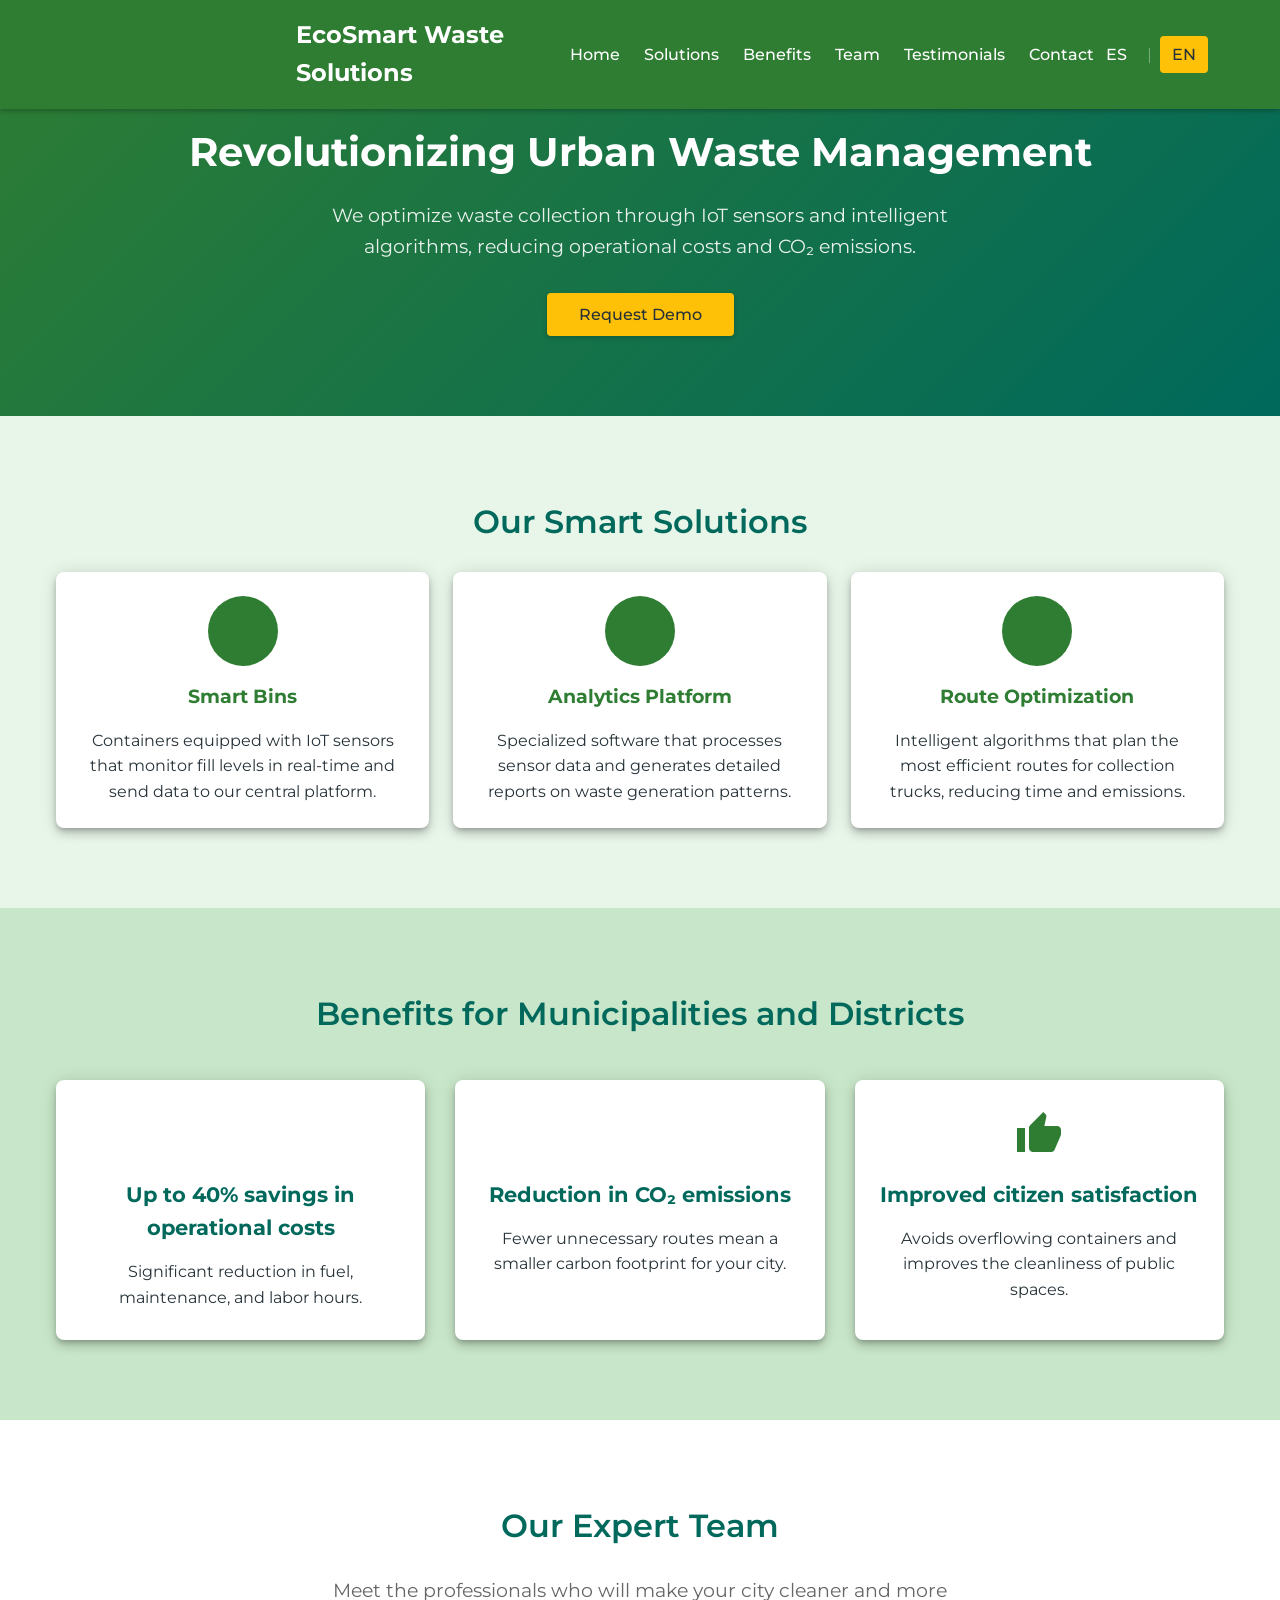
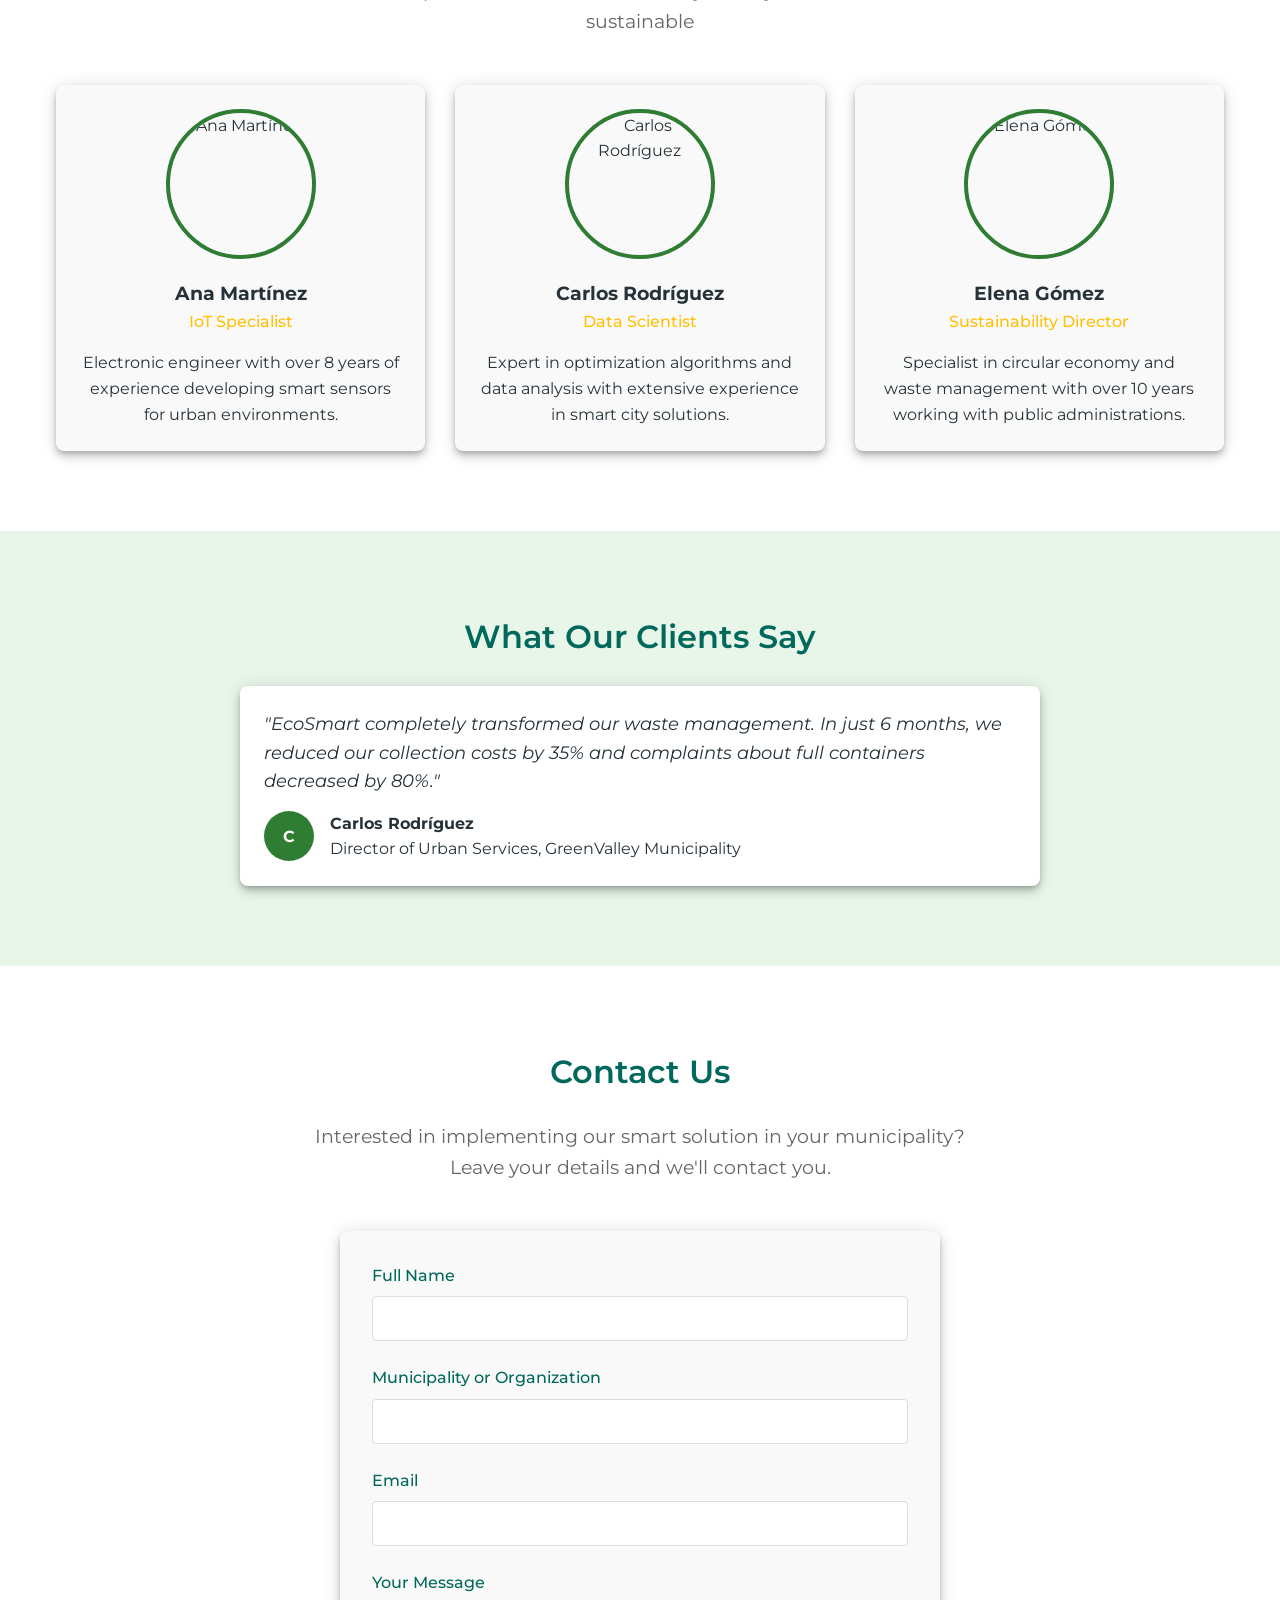
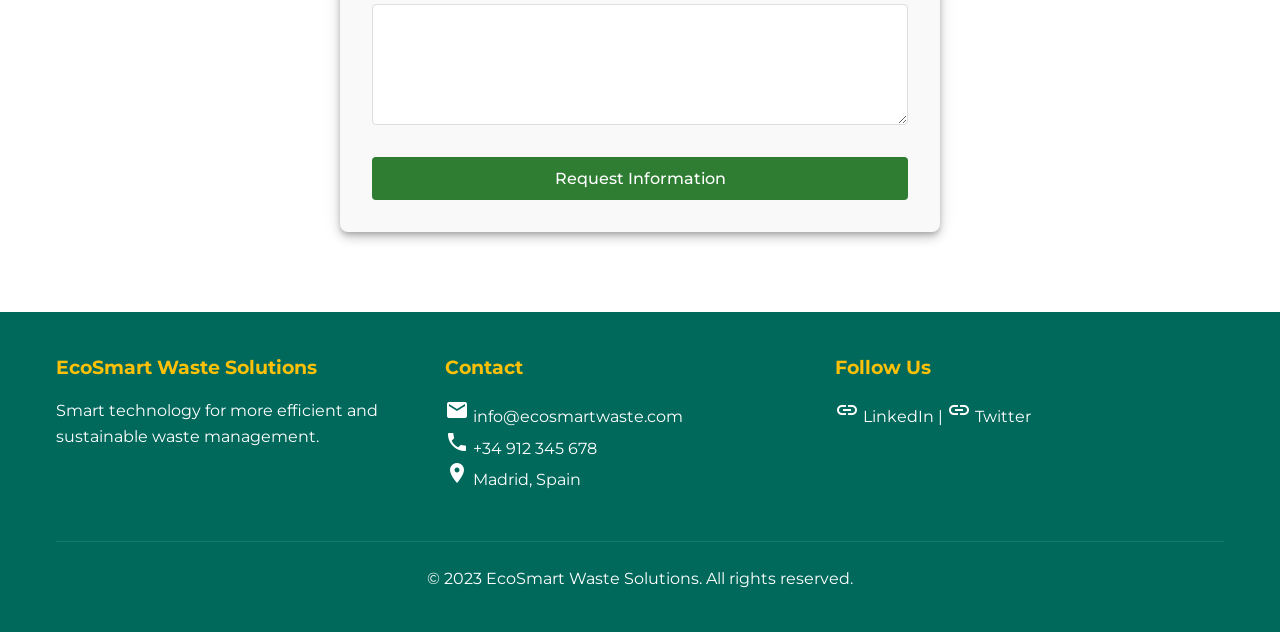
==== index-en.html @ aa2f8353 "Reestructured the landing page for better usability and accessibility." ====
<!DOCTYPE html>
<html lang="en">
<head>
    <meta charset="UTF-8">
    <meta name="viewport" content="width=device-width, initial-scale=1.0">
    <title>EcoSmart Waste Solutions - Smart Waste Management</title>
    
    <!-- Material Icons -->
    <link href="https://fonts.googleapis.com/icon?family=Material+Icons" rel="stylesheet">
    
    <!-- Google Fonts -->
    <link href="https://fonts.googleapis.com/css2?family=Roboto:wght@300;400;500;700&family=Montserrat:wght@400;500;600;700&display=swap" rel="stylesheet">
    
    <!-- Our Custom CSS -->
    <link rel="stylesheet" href="styles.css">
</head>
<body>
    <!-- Header -->
    <header>
        <div class="container">
            <div class="header-content">
                <div class="logo">
                    <i class="material-icons">recycling</i>
                    <span>EcoSmart Waste Solutions</span>
                </div>
                    <nav>
                        <button class="mobile-menu-btn" id="menuBtn" aria-label="Mobile menu">
                            <i class="material-icons">menu</i>
                        </button>
                        <ul id="navMenu">
                            <li><a href="#home">Home</a></li>
                            <li><a href="#solutions">Solutions</a></li>
                            <li><a href="#benefits">Benefits</a></li>
                            <li><a href="#team">Team</a></li>
                            <li><a href="#testimonials">Testimonials</a></li>
                            <li><a href="#contact">Contact</a></li>
                        </ul>
                    </nav>
                    <div class="header-right">
                    <div class="language-switcher">
                        <a href="index.html" class="language-btn">ES</a>
                        <span class="language-divider">|</span>
                        <a href="index-en.html" class="language-btn active">EN</a>
                    </div>
                </div>
            </div>
        </div>
    </header>

    <!-- Hero Section -->
    <section class="hero" id="home">
        <div class="container">
            <h1>Revolutionizing Urban Waste Management</h1>
            <p>We optimize waste collection through IoT sensors and intelligent algorithms, reducing operational costs and CO₂ emissions.</p>
            <button class="cta-button">Request Demo</button>
        </div>
    </section>

    <!-- Features Section -->
    <section class="features" id="solutions">
        <div class="container">
            <h2 class="section-title">Our Smart Solutions</h2>
            <div class="features-grid">
                <div class="feature-card">
                    <div class="feature-icon">
                        <i class="material-icons">sensors</i>
                    </div>
                    <h3>Smart Bins</h3>
                    <p>Containers equipped with IoT sensors that monitor fill levels in real-time and send data to our central platform.</p>
                </div>
                
                <div class="feature-card">
                    <div class="feature-icon">
                        <i class="material-icons">analytics</i>
                    </div>
                    <h3>Analytics Platform</h3>
                    <p>Specialized software that processes sensor data and generates detailed reports on waste generation patterns.</p>
                </div>
                
                <div class="feature-card">
                    <div class="feature-icon">
                        <i class="material-icons">route</i>
                    </div>
                    <h3>Route Optimization</h3>
                    <p>Intelligent algorithms that plan the most efficient routes for collection trucks, reducing time and emissions.</p>
                </div>
            </div>
        </div>
    </section>

    <!-- Benefits Section -->
    <section class="benefits" id="benefits">
        <div class="container">
            <h2 class="section-title">Benefits for Municipalities and Districts</h2>
            <div class="benefits-content">
                <div class="benefit-item">
                    <i class="material-icons">savings</i>
                    <h3>Up to 40% savings in operational costs</h3>
                    <p>Significant reduction in fuel, maintenance, and labor hours.</p>
                </div>
                <div class="benefit-item">
                    <i class="material-icons">eco</i>
                    <h3>Reduction in CO₂ emissions</h3>
                    <p>Fewer unnecessary routes mean a smaller carbon footprint for your city.</p>
                </div>
                <div class="benefit-item">
                    <i class="material-icons">thumb_up</i>
                    <h3>Improved citizen satisfaction</h3>
                    <p>Avoids overflowing containers and improves the cleanliness of public spaces.</p>
                </div>
            </div>
        </div>
    </section>

    <!-- Team Section -->
    <section class="team-section" id="team">
        <div class="container">
            <h2 class="section-title">Our Expert Team</h2>
            <p class="section-subtitle">Meet the professionals who will make your city cleaner and more sustainable</p>
            
            <div class="team-grid">
                <div class="team-card">
                    <div class="team-image">
                        <img src="https://images.unsplash.com/photo-1573496359142-b8d87734a5a2?ixlib=rb-4.0.3&ixid=M3wxMjA3fDB8MHxwaG90by1wYWdlfHx8fGVufDB8fHx8fA%3D%3D&auto=format&fit=crop&w=400&q=80" alt="Ana Martínez">
                    </div>
                    <div class="team-content">
                        <h3>Ana Martínez</h3>
                        <p class="team-role">IoT Specialist</p>
                        <p>Electronic engineer with over 8 years of experience developing smart sensors for urban environments.</p>
                    </div>
                </div>
                
                <div class="team-card">
                    <div class="team-image">
                        <img src="https://images.unsplash.com/photo-1560250097-0b93528c311a?ixlib=rb-4.0.3&ixid=M3wxMjA3fDB8MHxwaG90by1wYWdlfHx8fGVufDB8fHx8fA%3D%3D&auto=format&fit=crop&w=400&q=80" alt="Carlos Rodríguez">
                    </div>
                    <div class="team-content">
                        <h3>Carlos Rodríguez</h3>
                        <p class="team-role">Data Scientist</p>
                        <p>Expert in optimization algorithms and data analysis with extensive experience in smart city solutions.</p>
                    </div>
                </div>
                
                <div class="team-card">
                    <div class="team-image">
                        <img src="https://images.unsplash.com/photo-1580489944761-15a19d654956?ixlib=rb-4.0.3&ixid=M3wxMjA3fDB8MHxwaG90by1wYWdlfHx8fGVufDB8fHx8fA%3D%3D&auto=format&fit=crop&w=400&q=80" alt="Elena Gómez">
                    </div>
                    <div class="team-content">
                        <h3>Elena Gómez</h3>
                        <p class="team-role">Sustainability Director</p>
                        <p>Specialist in circular economy and waste management with over 10 years working with public administrations.</p>
                    </div>
                </div>
            </div>
        </div>
    </section>

    <!-- Testimonials Section -->
    <section class="testimonials" id="testimonials">
        <div class="container">
            <h2 class="section-title">What Our Clients Say</h2>
            <div class="testimonial-card">
                <p class="testimonial-content">"EcoSmart completely transformed our waste management. In just 6 months, we reduced our collection costs by 35% and complaints about full containers decreased by 80%."</p>
                <div class="testimonial-author">
                    <div class="author-avatar">C</div>
                    <div>
                        <strong>Carlos Rodríguez</strong>
                        <p>Director of Urban Services, GreenValley Municipality</p>
                    </div>
                </div>
            </div>
        </div>
    </section>

    <!-- Contact Section -->
    <section class="contact" id="contact">
        <div class="container">
            <h2 class="section-title">Contact Us</h2>
            <p class="section-subtitle">Interested in implementing our smart solution in your municipality? Leave your details and we'll contact you.</p>
            <div class="contact-form">
                <form id="contactForm">
                    <div class="form-group">
                        <label for="name">Full Name</label>
                        <input type="text" id="name" name="name" required>
                    </div>

                    <div class="form-group">
                        <label for="organization">Municipality or Organization</label>
                        <input type="text" id="organization" name="organization" required>
                    </div>

                    <div class="form-group">
                        <label for="email">Email</label>
                        <input type="email" id="email" name="email" required>
                    </div>

                    <div class="form-group">
                        <label for="message">Your Message</label>
                        <textarea id="message" name="message" rows="5" required></textarea>
                    </div>

                    <button type="submit" class="submit-button">Request Information</button>
                </form>
            </div>
        </div>
    </section>

    <!-- Footer -->
    <footer>
        <div class="container">
            <div class="footer-content">
                <div class="footer-section">
                    <h3>EcoSmart Waste Solutions</h3>
                    <p>Smart technology for more efficient and sustainable waste management.</p>
                </div>
                <div class="footer-section">
                    <h3>Contact</h3>
                    <p><i class="material-icons">email</i> info@ecosmartwaste.com</p>
                    <p><i class="material-icons">phone</i> +34 912 345 678</p>
                    <p><i class="material-icons">location_on</i> Madrid, Spain</p>
                </div>
                <div class="footer-section">
                    <h3>Follow Us</h3>
                    <p>
                        <a href="#"><i class="material-icons">link</i> LinkedIn</a> | 
                        <a href="#"><i class="material-icons">link</i> Twitter</a>
                    </p>
                </div>
            </div>
            <div class="footer-bottom">
                <p>&copy; 2023 EcoSmart Waste Solutions. All rights reserved.</p>
            </div>
        </div>
    </footer>
</body>
</html>
---- styles.css ----
:root {
    --primary-color: #2E7D32; /* Verde principal */
    --accent-color: #FFC107; /* Amarillo/accento */
    --secondary-color: #00695C; /* Verde oscuro */
    --light-text: #ffffff;
    --dark-text: #263238;
    --light-bg: #E8F5E9; /* Verde muy claro */
    --medium-bg: #C8E6C9; /* Verde claro */
    --card-shadow: 0 3px 5px -1px rgba(0,0,0,.2), 0 6px 10px 0 rgba(0,0,0,.14), 0 1px 18px 0 rgba(0,0,0,.12);
}

* {
    margin: 0;
    padding: 0;
    box-sizing: border-box;
    font-family: 'Montserrat', 'Roboto', sans-serif;
}

body {
    background-color: var(--light-bg);
    color: var(--dark-text);
    line-height: 1.6;
}

.container {
    width: 100%;
    max-width: 1200px;
    margin: 0 auto;
    padding: 0 16px;
}

/* Header Styles */
header {
    background-color: var(--primary-color);
    color: var(--light-text);
    position: fixed;
    width: 100%;
    z-index: 1000;
    box-shadow: 0 2px 5px rgba(0,0,0,0.26);
}

.header-content {
    display: flex;
    justify-content: space-between;
    align-items: center;
    padding: 16px;
}

.header-right {
    display: flex;
    align-items: center;
    gap: 30px;
}

.logo {
    font-size: 24px;
    font-weight: 700;
    display: flex;
    align-items: center;
}

.logo i {
    margin-right: 8px;
    color: var(--accent-color);
}

nav {
    display: flex;
    align-items: center;
}

.language-switcher {
    display: flex;
    align-items: center;
    gap: 8px;
    margin-left: auto;
}

.language-btn {
    padding: 6px 12px;
    color: var(--light-text);
    text-decoration: none;
    font-weight: 500;
    background-color: transparent;
    transition: all 0.3s;
    border-radius: 4px;
}

.language-btn.active {
    background-color: var(--accent-color);
    color: var(--dark-text);
}

.language-btn:hover:not(.active) {
    background-color: rgba(255, 255, 255, 0.1);
}

.language-divider {
    color: rgba(255, 255, 255, 0.5);
    font-weight: 300;
}

nav ul {
    display: flex;
    list-style: none;
}

nav ul li {
    margin-left: 24px;
}

nav ul li a {
    color: var(--light-text);
    text-decoration: none;
    font-weight: 500;
    transition: color 0.3s;
}

nav ul li a:hover {
    color: var(--accent-color);
}

.mobile-menu-btn {
    display: none;
    background: none;
    border: none;
    color: var(--light-text);
    font-size: 24px;
    cursor: pointer;
    margin-left: 15px;
}

/* Hero Section */
.hero {
    padding-top: 120px;
    padding-bottom: 80px;
    background: linear-gradient(135deg, var(--primary-color), var(--secondary-color));
    color: var(--light-text);
    text-align: center;
}

.hero h1 {
    font-size: 2.5rem;
    margin-bottom: 16px;
    font-weight: 700;
}

.hero p {
    font-size: 1.2rem;
    max-width: 700px;
    margin: 0 auto 32px;
    opacity: 0.9;
}

.cta-button {
    background-color: var(--accent-color);
    color: var(--dark-text);
    border: none;
    padding: 12px 32px;
    font-size: 1rem;
    border-radius: 4px;
    cursor: pointer;
    font-weight: 500;
    transition: all 0.3s;
    box-shadow: 0 2px 5px rgba(0,0,0,0.2);
}

.cta-button:hover {
    background-color: #ffb300;
    transform: translateY(-2px);
    box-shadow: 0 4px 8px rgba(0,0,0,0.3);
}

/* Features Section */
.features {
    padding: 80px 0;
}

.section-title {
    text-align: center;
    margin-bottom: 24px;
    color: var(--secondary-color);
    font-size: 2rem;
    font-weight: 600;
}

.section-subtitle {
    text-align: center;
    margin-bottom: 48px;
    font-size: 1.2rem;
    max-width: 700px;
    margin-left: auto;
    margin-right: auto;
    color: #666;
}

.features-grid {
    display: grid;
    grid-template-columns: repeat(auto-fit, minmax(300px, 1fr));
    gap: 24px;
}

.feature-card {
    text-align: center;
    transition: transform 0.3s;
    padding: 24px;
    background-color: white;
    border-radius: 8px;
    box-shadow: var(--card-shadow);
}

.feature-card:hover {
    transform: translateY(-5px);
}

.feature-icon {
    background-color: var(--primary-color);
    color: white;
    width: 70px;
    height: 70px;
    border-radius: 50%;
    display: flex;
    align-items: center;
    justify-content: center;
    margin: 0 auto 16px;
    font-size: 32px;
}

.feature-card h3 {
    margin-bottom: 16px;
    color: var(--primary-color);
}

/* Benefits Section */
.benefits {
    padding: 80px 0;
    background-color: var(--medium-bg);
}

.benefits-content {
    display: grid;
    grid-template-columns: repeat(auto-fit, minmax(300px, 1fr));
    gap: 30px;
    margin-top: 40px;
}

.benefit-item {
    text-align: center;
    padding: 30px 20px;
    background-color: white;
    border-radius: 8px;
    box-shadow: var(--card-shadow);
}

.benefit-item i {
    font-size: 48px;
    color: var(--primary-color);
    margin-bottom: 20px;
}

.benefit-item h3 {
    color: var(--secondary-color);
    margin-bottom: 15px;
    font-size: 1.3rem;
}

/* Team Section */
.team-section {
    padding: 80px 0;
    background-color: white;
}

.team-grid {
    display: grid;
    grid-template-columns: repeat(auto-fit, minmax(300px, 1fr));
    gap: 30px;
    margin-top: 40px;
}

.team-card {
    text-align: center;
    padding: 24px;
    background-color: #f9f9f9;
    border-radius: 8px;
    box-shadow: var(--card-shadow);
    transition: transform 0.3s;
}

.team-card:hover {
    transform: translateY(-5px);
}

.team-image {
    width: 150px;
    height: 150px;
    margin: 0 auto 20px;
    border-radius: 50%;
    overflow: hidden;
    border: 4px solid var(--primary-color);
}

.team-image img {
    width: 100%;
    height: 100%;
    object-fit: cover;
}

.team-role {
    color: var(--accent-color);
    font-weight: 500;
    margin-bottom: 16px;
}

/* Testimonials Section */
.testimonials {
    background-color: var(--light-bg);
    padding: 80px 0;
}

.testimonial-card {
    margin: 16px;
    padding: 24px;
    background-color: white;
    border-radius: 8px;
    box-shadow: var(--card-shadow);
    max-width: 800px;
    margin: 0 auto;
}

.testimonial-content {
    font-style: italic;
    margin-bottom: 16px;
    font-size: 1.1rem;
    line-height: 1.6;
}

.testimonial-author {
    display: flex;
    align-items: center;
}

.author-avatar {
    width: 50px;
    height: 50px;
    border-radius: 50%;
    background-color: var(--primary-color);
    color: white;
    display: flex;
    align-items: center;
    justify-content: center;
    margin-right: 16px;
    font-weight: bold;
}

/* Contact Section */
.contact {
    padding: 80px 0;
    background-color: white;
}

.contact-form {
    max-width: 600px;
    margin: 0 auto;
    padding: 32px;
    background-color: #f9f9f9;
    border-radius: 8px;
    box-shadow: var(--card-shadow);
}

.form-group {
    margin-bottom: 24px;
}

.form-group label {
    display: block;
    margin-bottom: 8px;
    font-weight: 500;
    color: var(--secondary-color);
}

.form-group input,
.form-group textarea {
    width: 100%;
    padding: 12px;
    border: 1px solid #ddd;
    border-radius: 4px;
    font-size: 1rem;
    transition: border-color 0.3s;
}

.form-group input:focus,
.form-group textarea:focus {
    outline: none;
    border-color: var(--primary-color);
    box-shadow: 0 0 0 2px rgba(46, 125, 50, 0.2);
}

.submit-button {
    width: 100%;
    padding: 12px;
    font-size: 1rem;
    font-weight: 500;
    background-color: var(--primary-color);
    color: white;
    border: none;
    border-radius: 4px;
    cursor: pointer;
    transition: background-color 0.3s;
}

.submit-button:hover {
    background-color: var(--secondary-color);
}

/* Footer */
footer {
    background-color: var(--secondary-color);
    color: var(--light-text);
    padding: 40px 0;
}

.footer-content {
    display: flex;
    flex-wrap: wrap;
    justify-content: space-between;
}

.footer-section {
    flex: 1;
    min-width: 250px;
    margin-bottom: 24px;
}

.footer-section h3 {
    margin-bottom: 16px;
    font-size: 1.2rem;
    color: var(--accent-color);
}

.footer-section a {
    color: var(--light-text);
    text-decoration: none;
}

.footer-section a:hover {
    text-decoration: underline;
}

.footer-bottom {
    text-align: center;
    padding-top: 24px;
    border-top: 1px solid rgba(255,255,255,0.1);
    margin-top: 24px;
}

/* Responsive Design */
@media (max-width: 768px) {
    .header-content {
        flex-direction: column;
        gap: 15px;
    }
    
    .header-right {
        width: 100%;
        justify-content: space-between;
    }
    
    nav ul {
        display: none;
        position: absolute;
        top: 120px;
        left: 0;
        width: 100%;
        background-color: var(--primary-color);
        flex-direction: column;
        padding: 16px 0;
        box-shadow: 0 5px 5px rgba(0,0,0,0.2);
        z-index: 1000;
    }
    
    nav ul.show {
        display: flex;
    }
    
    nav ul li {
        margin: 0;
        text-align: center;
        padding: 12px 0;
    }
    
    .mobile-menu-btn {
        display: block;
    }
    
    .hero h1 {
        font-size: 2rem;
    }
    
    .hero p {
        font-size: 1rem;
    }
    
    .benefits-content,
    .features-grid,
    .team-grid {
        grid-template-columns: 1fr;
    }
    
    .footer-content {
        flex-direction: column;
    }
    
    .language-switcher {
        margin-right: 0;
    }
}
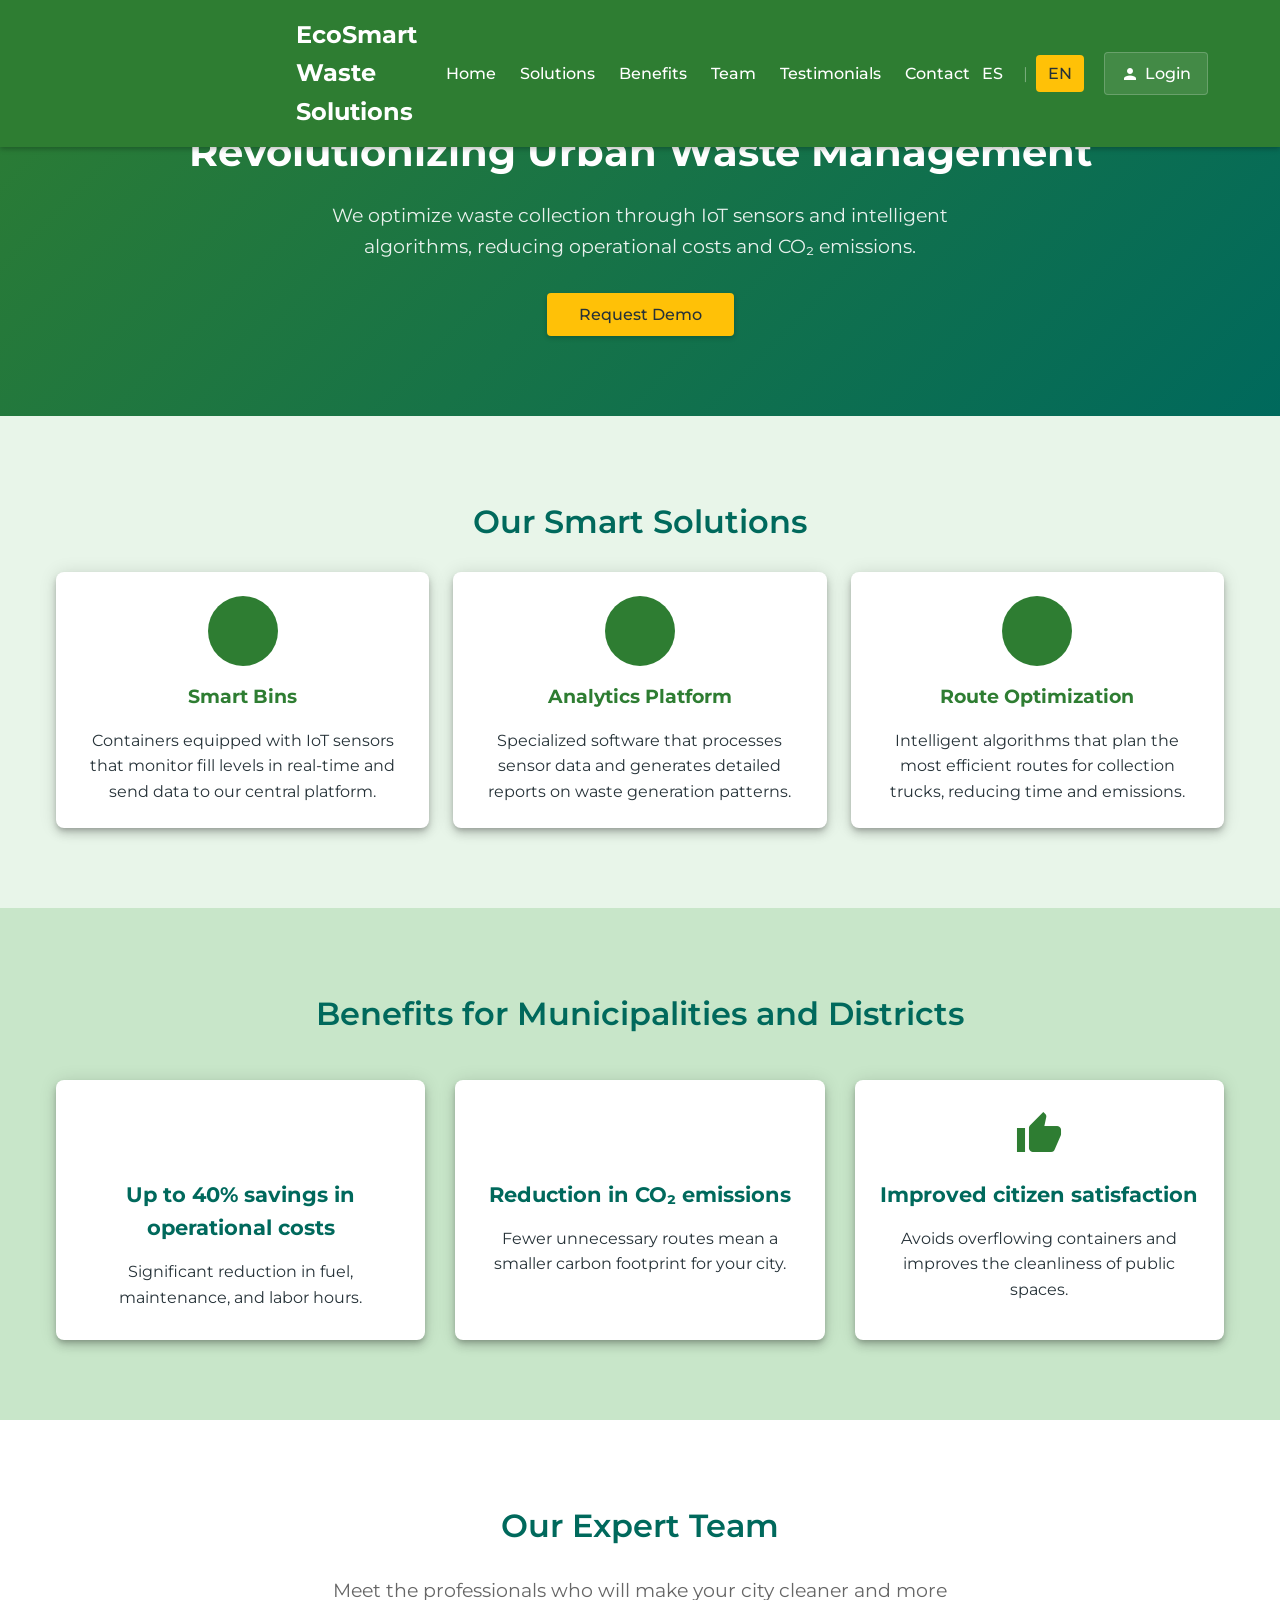
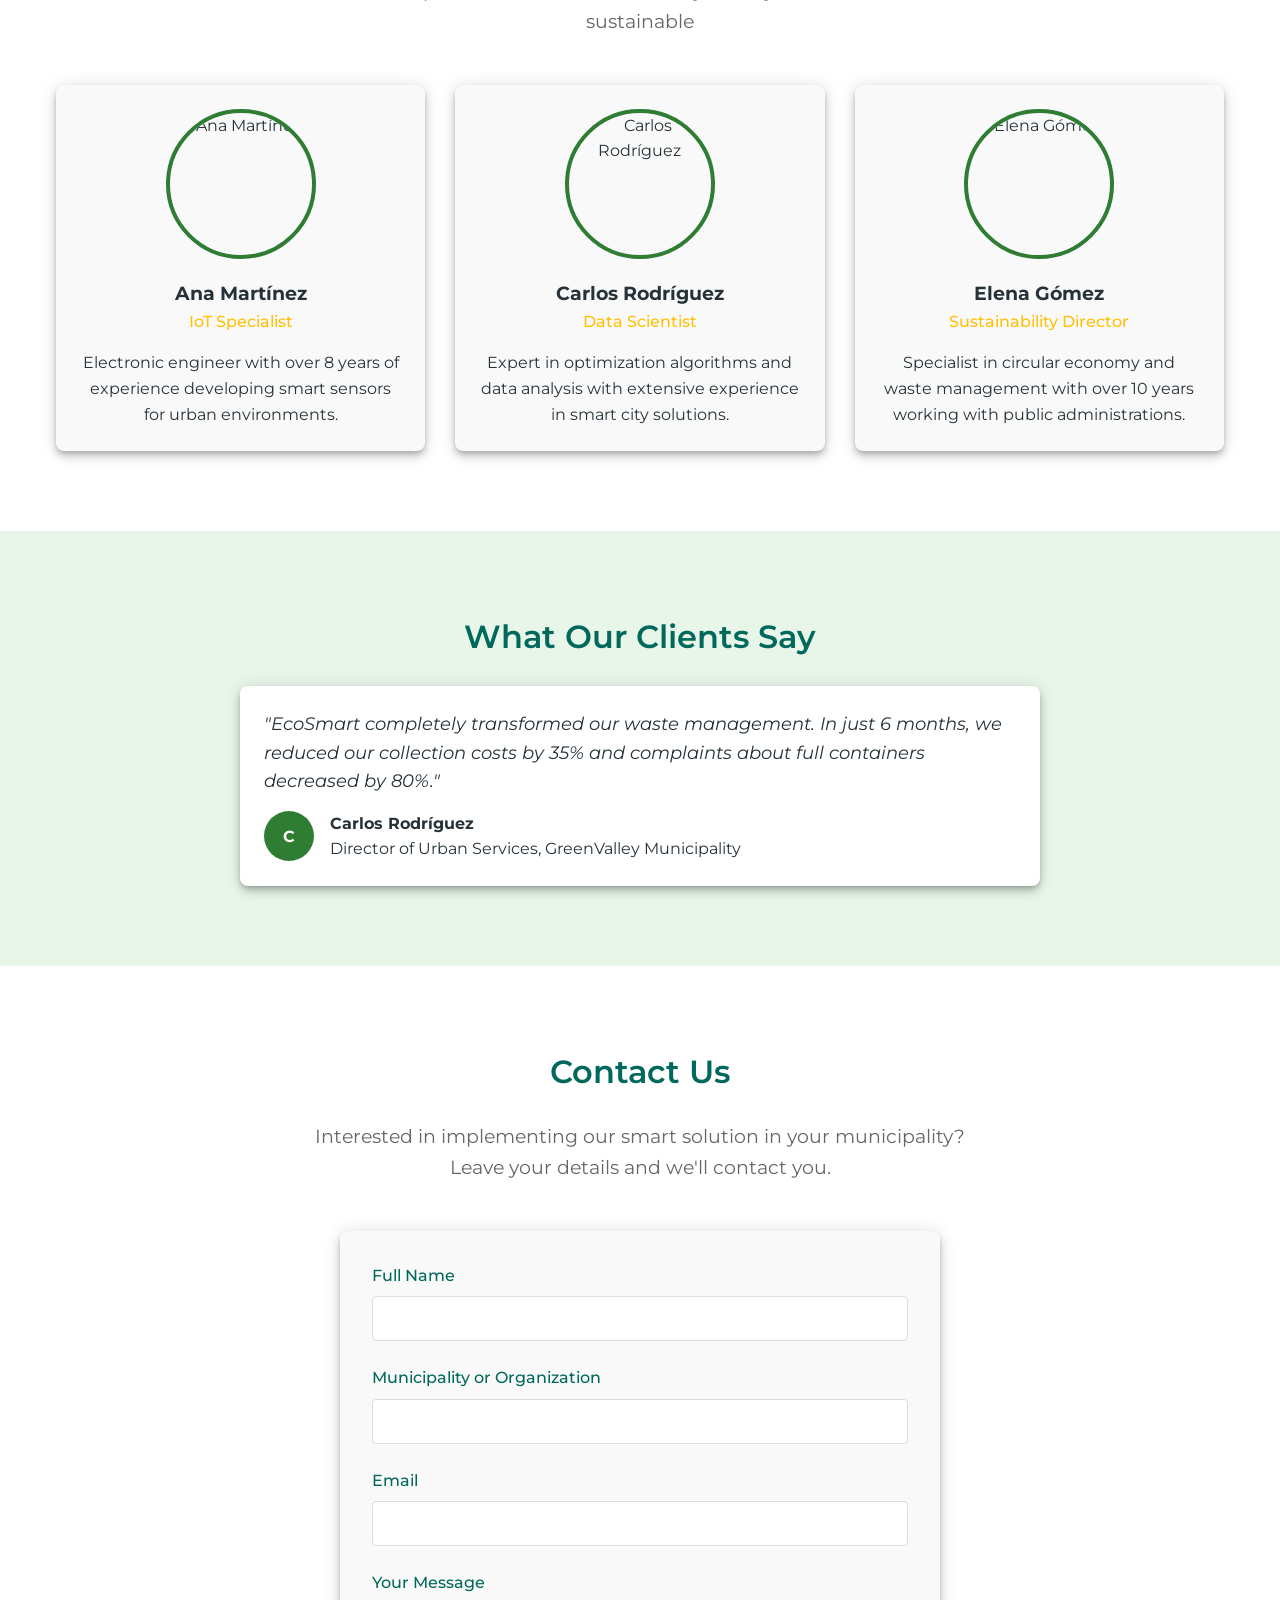
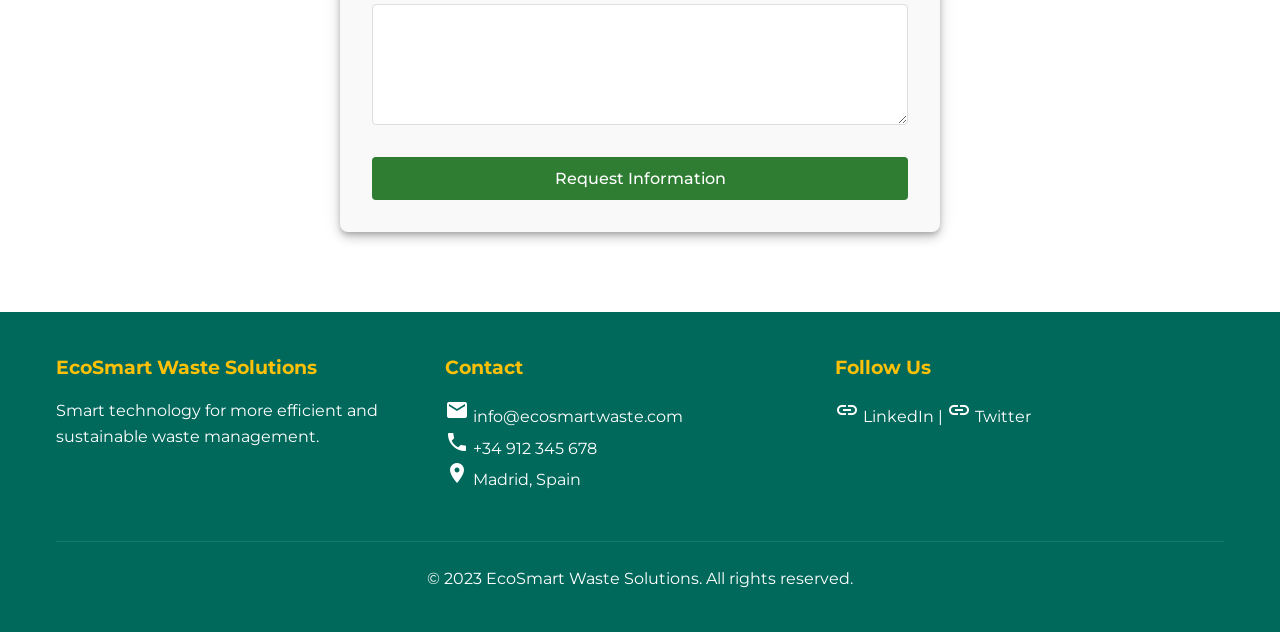
==== commit 5d777194: "Add login button and restructure header actions for improved navigation" ====
--- a/index-en.html
+++ b/index-en.html
@@ -37,10 +37,16 @@
                         </ul>
                     </nav>
                     <div class="header-right">
-                    <div class="language-switcher">
-                        <a href="index.html" class="language-btn">ES</a>
-                        <span class="language-divider">|</span>
-                        <a href="index-en.html" class="language-btn active">EN</a>
+                    <div class="header-actions">
+                        <div class="language-switcher">
+                            <a href="index.html" class="language-btn">ES</a>
+                            <span class="language-divider">|</span>
+                            <a href="index-en.html" class="language-btn active">EN</a>
+                        </div>
+                        <a href="http://eco-clean-web-frontend.vercel.app" class="login-btn">
+                            <i class="material-icons">person</i>
+                            Login
+                        </a>
                     </div>
                 </div>
             </div>
--- a/styles.css
+++ b/styles.css
@@ -52,6 +52,12 @@
     gap: 30px;
 }
 
+.header-actions {
+    display: flex;
+    align-items: center;
+    gap: 20px;
+}
+
 .logo {
     font-size: 24px;
     font-weight: 700;
@@ -73,7 +79,6 @@
     display: flex;
     align-items: center;
     gap: 8px;
-    margin-left: auto;
 }
 
 .language-btn {
@@ -98,6 +103,29 @@
 .language-divider {
     color: rgba(255, 255, 255, 0.5);
     font-weight: 300;
+}
+
+.login-btn {
+    display: flex;
+    align-items: center;
+    gap: 6px;
+    padding: 8px 16px;
+    background-color: rgba(255, 255, 255, 0.1);
+    color: var(--light-text);
+    text-decoration: none;
+    border-radius: 4px;
+    font-weight: 500;
+    transition: all 0.3s;
+    border: 1px solid rgba(255, 255, 255, 0.2);
+}
+
+.login-btn:hover {
+    background-color: rgba(255, 255, 255, 0.2);
+    transform: translateY(-1px);
+}
+
+.login-btn i {
+    font-size: 18px;
 }
 
 nav ul {
@@ -463,6 +491,18 @@
     .header-right {
         width: 100%;
         justify-content: space-between;
+    }
+    
+    .header-actions {
+        gap: 10px;
+    }
+    
+    .login-btn span {
+        display: none;
+    }
+    
+    .login-btn {
+        padding: 8px;
     }
     
     nav ul {
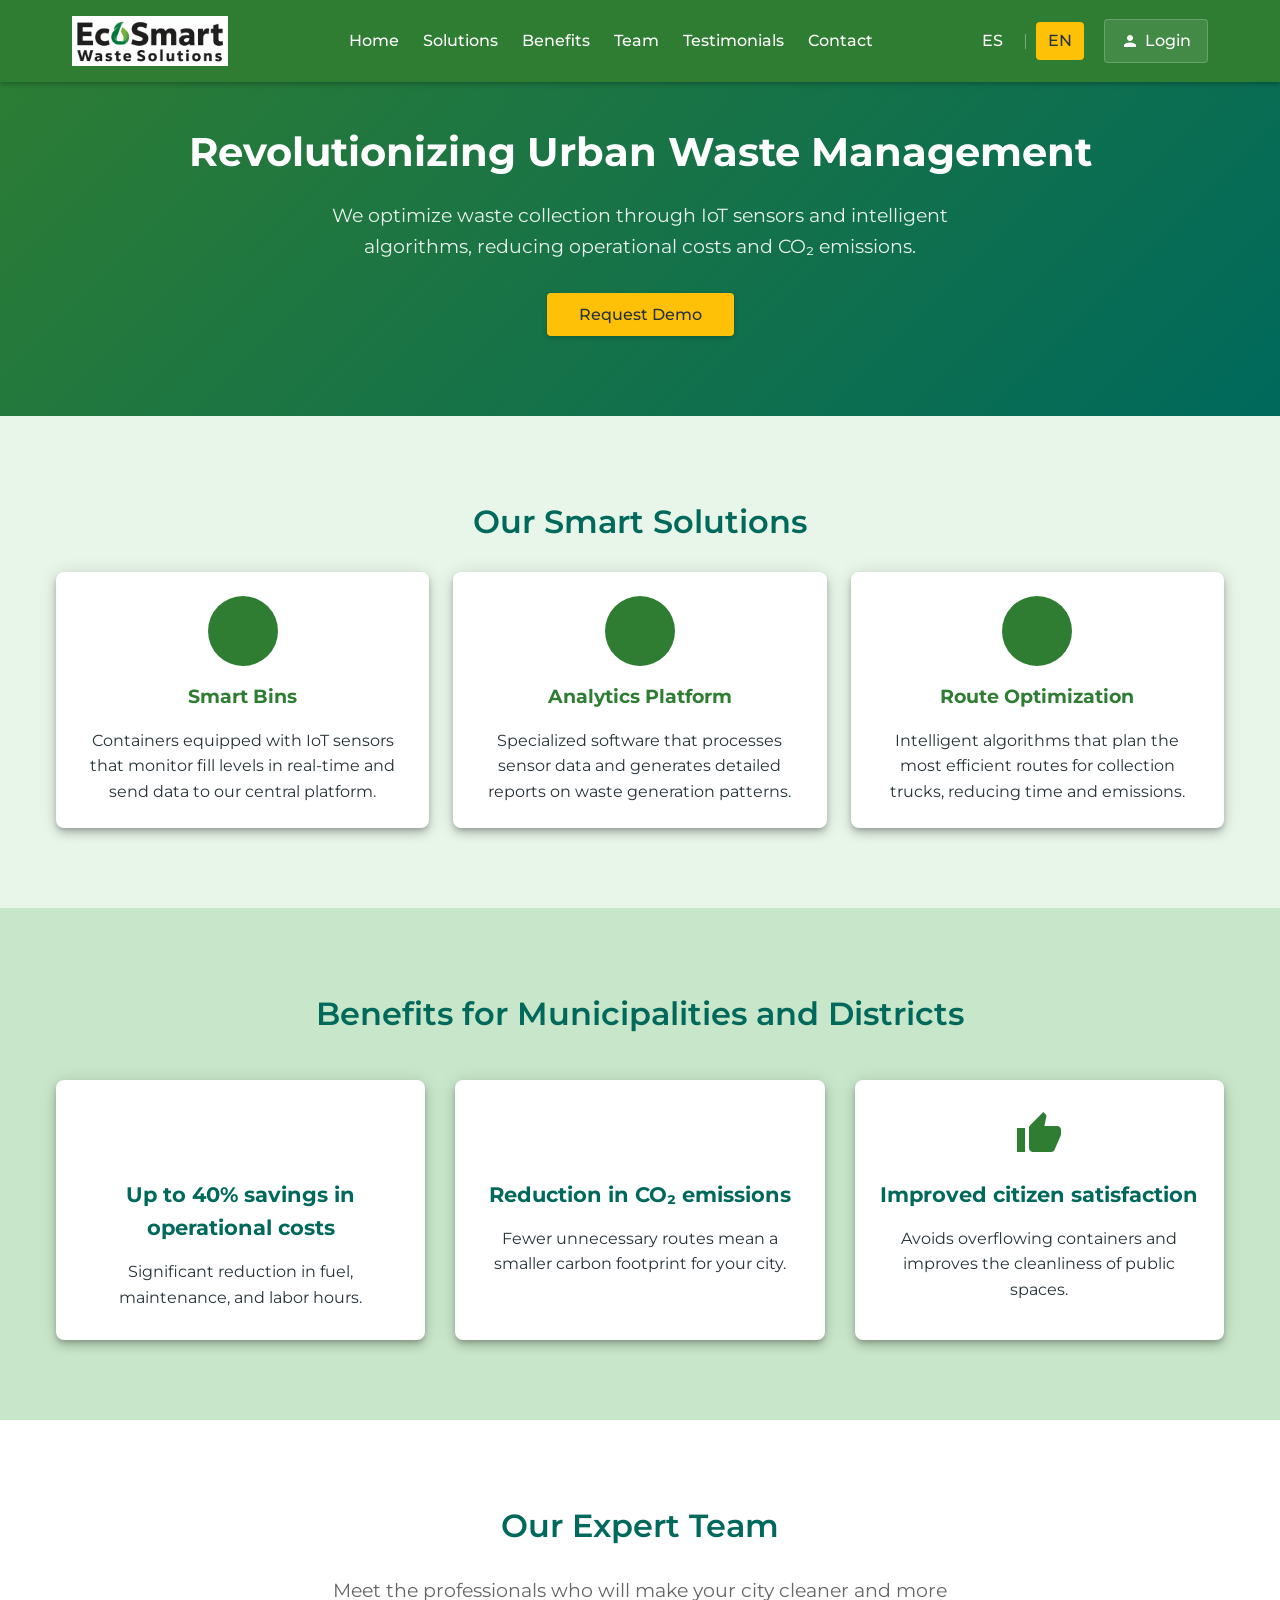
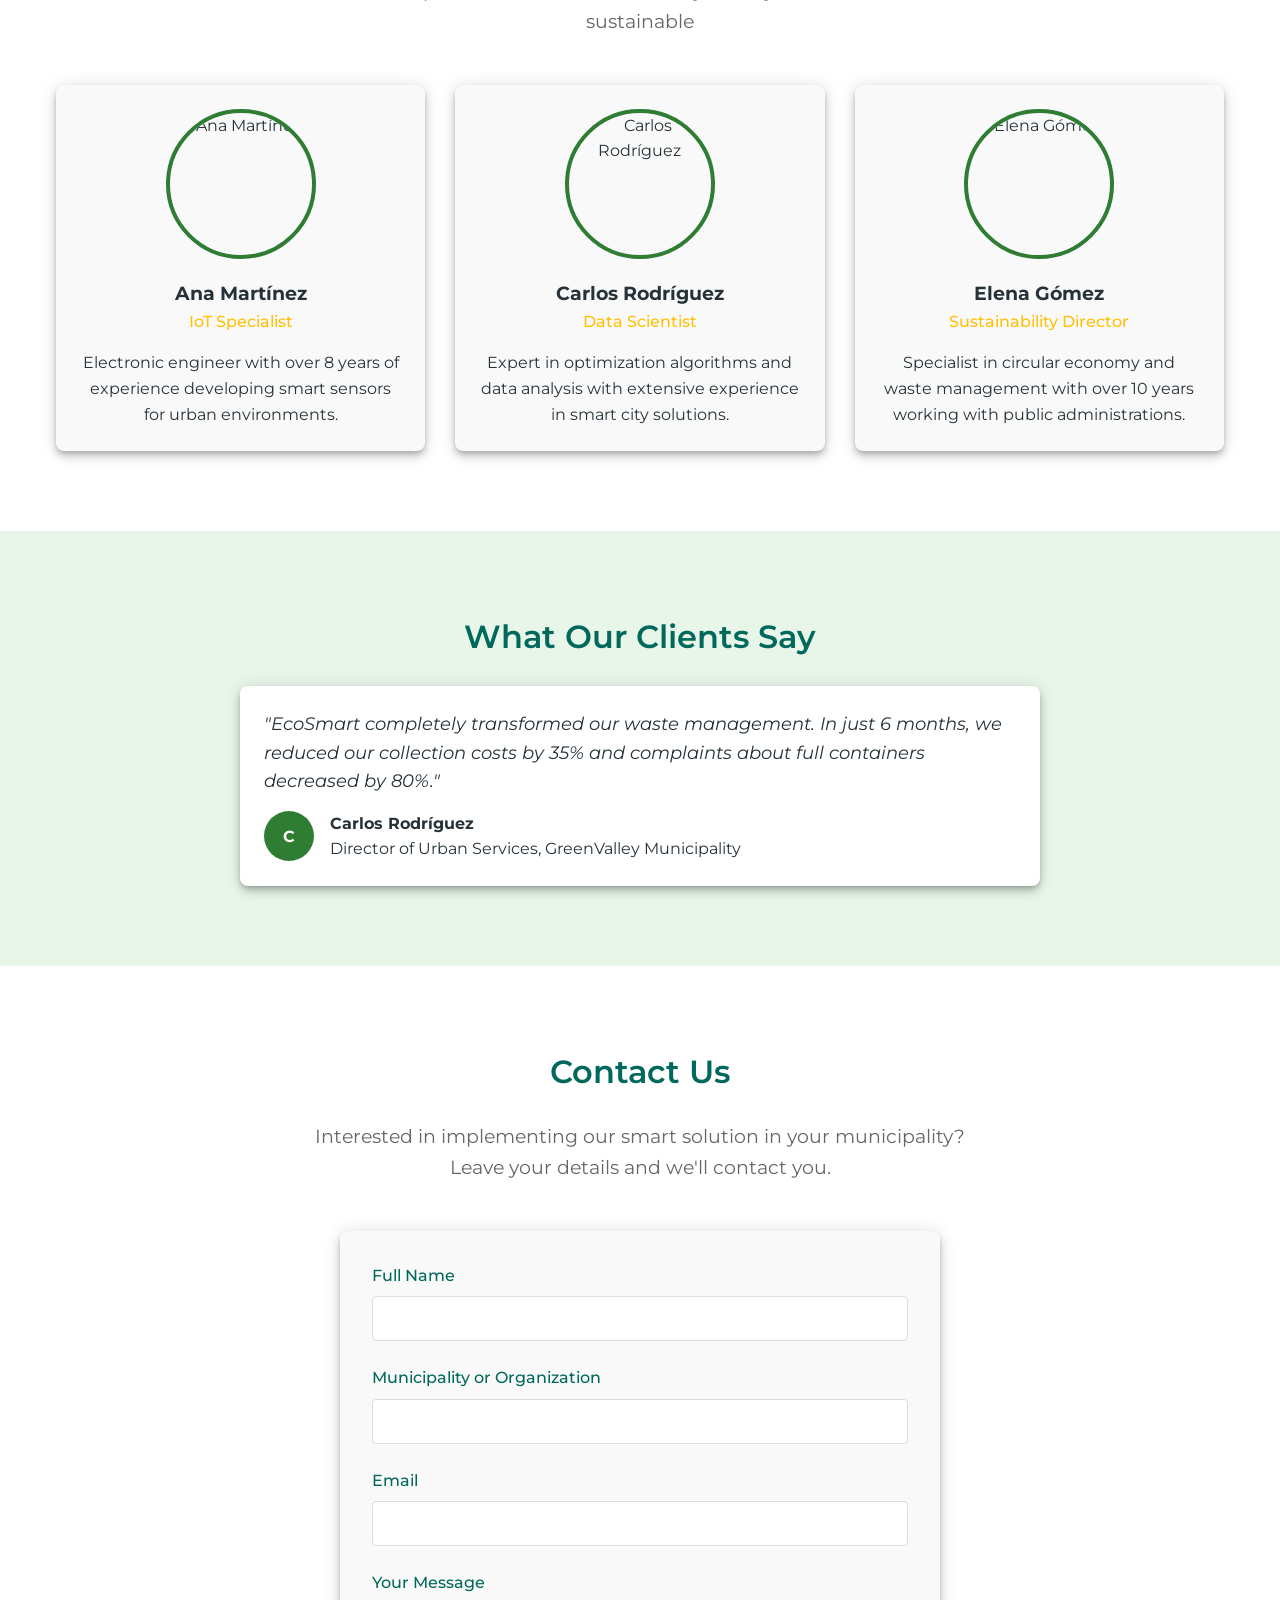
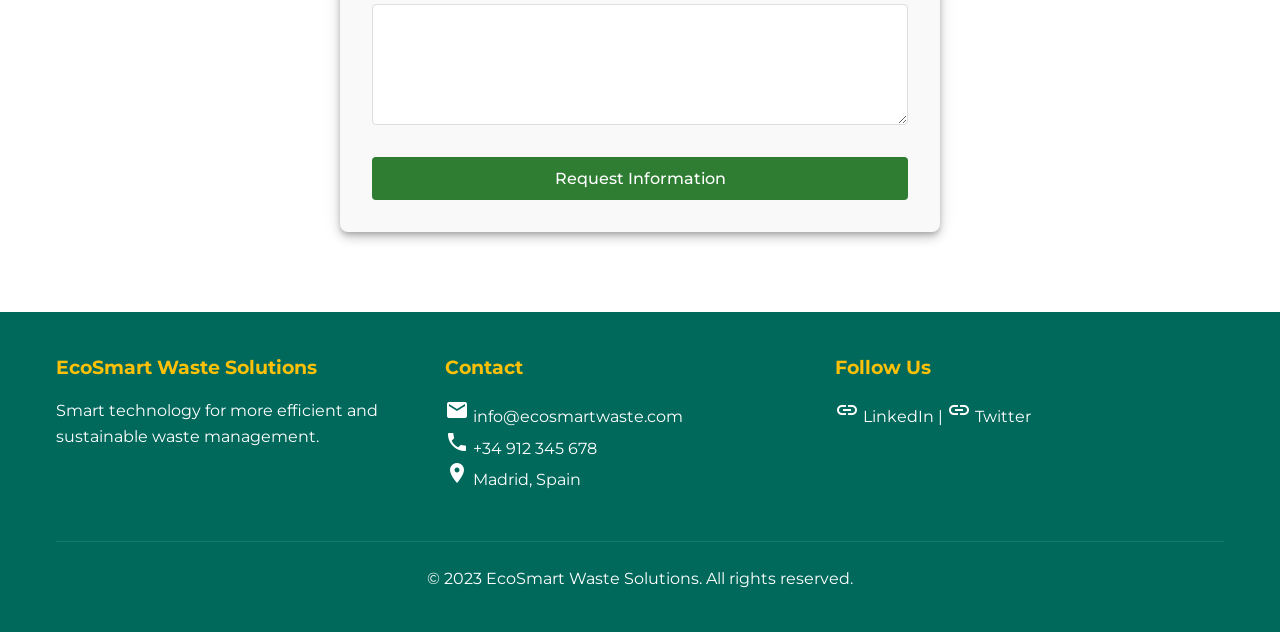
==== commit a48f5ac1: "Refactor code structure for improved readability and maintainability" ====
--- a/index-en.html
+++ b/index-en.html
@@ -20,8 +20,10 @@
         <div class="container">
             <div class="header-content">
                 <div class="logo">
-                    <i class="material-icons">recycling</i>
-                    <span>EcoSmart Waste Solutions</span>
+                    <a href="#home" class="logo-link">
+                    <!-- Add your logo in the images folder and update this path -->
+                    <img src="images/logo.png" alt="EcoSmart Waste Solutions" class="logo-image">
+                    </a>
                 </div>
                     <nav>
                         <button class="mobile-menu-btn" id="menuBtn" aria-label="Mobile menu">
@@ -53,6 +55,7 @@
         </div>
     </header>
 
+    <!-- El resto del contenido en inglés se mantiene igual -->
     <!-- Hero Section -->
     <section class="hero" id="home">
         <div class="container">
--- a/styles.css
+++ b/styles.css
@@ -59,15 +59,25 @@
 }
 
 .logo {
-    font-size: 24px;
-    font-weight: 700;
-    display: flex;
-    align-items: center;
-}
-
-.logo i {
-    margin-right: 8px;
-    color: var(--accent-color);
+    display: flex;
+    align-items: center;
+}
+
+.logo-link {
+    display: flex;
+    align-items: center;
+    text-decoration: none;
+}
+
+.logo-image {
+    height: 50px;
+    width: auto;
+    display: block;
+    transition: transform 0.3s ease;
+}
+
+.logo-image:hover {
+    transform: scale(1.05);
 }
 
 nav {
@@ -495,6 +505,10 @@
     
     .header-actions {
         gap: 10px;
+    }
+    
+    .logo-image {
+        height: 40px;
     }
     
     .login-btn span {
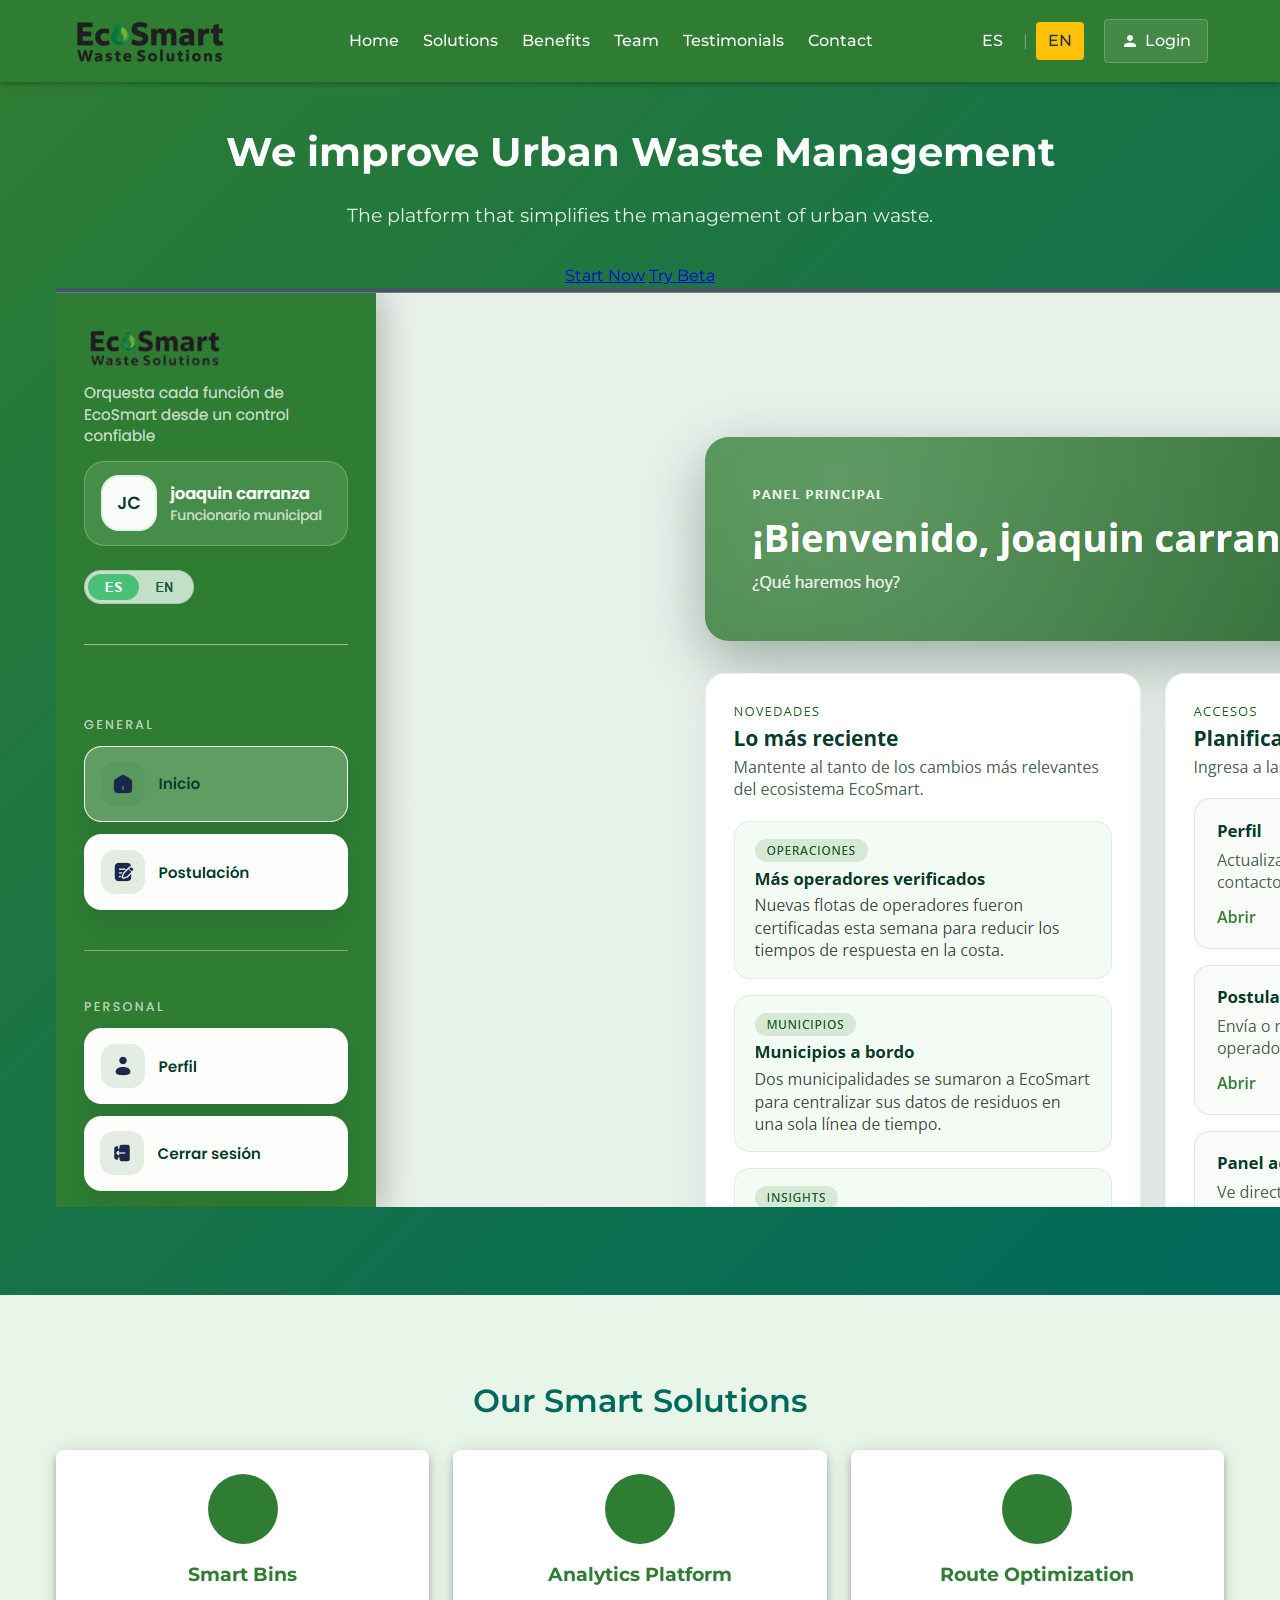
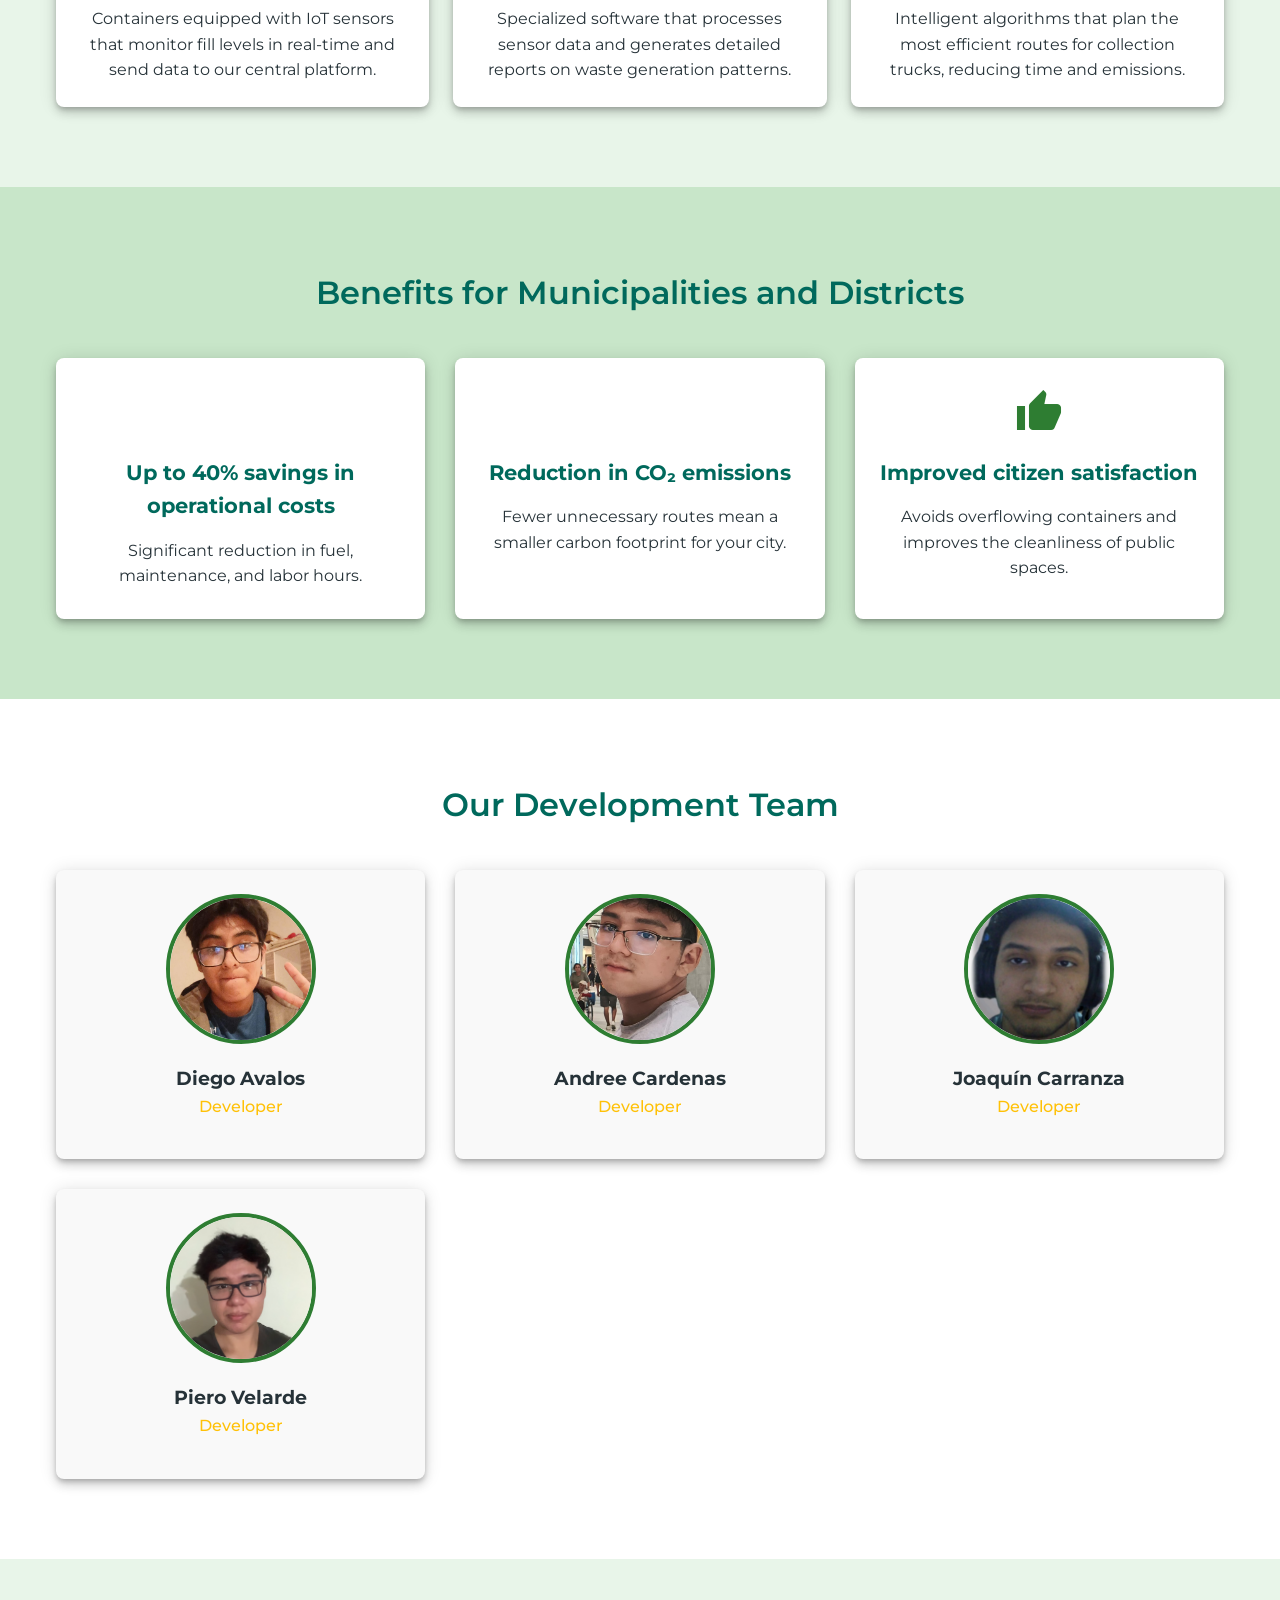
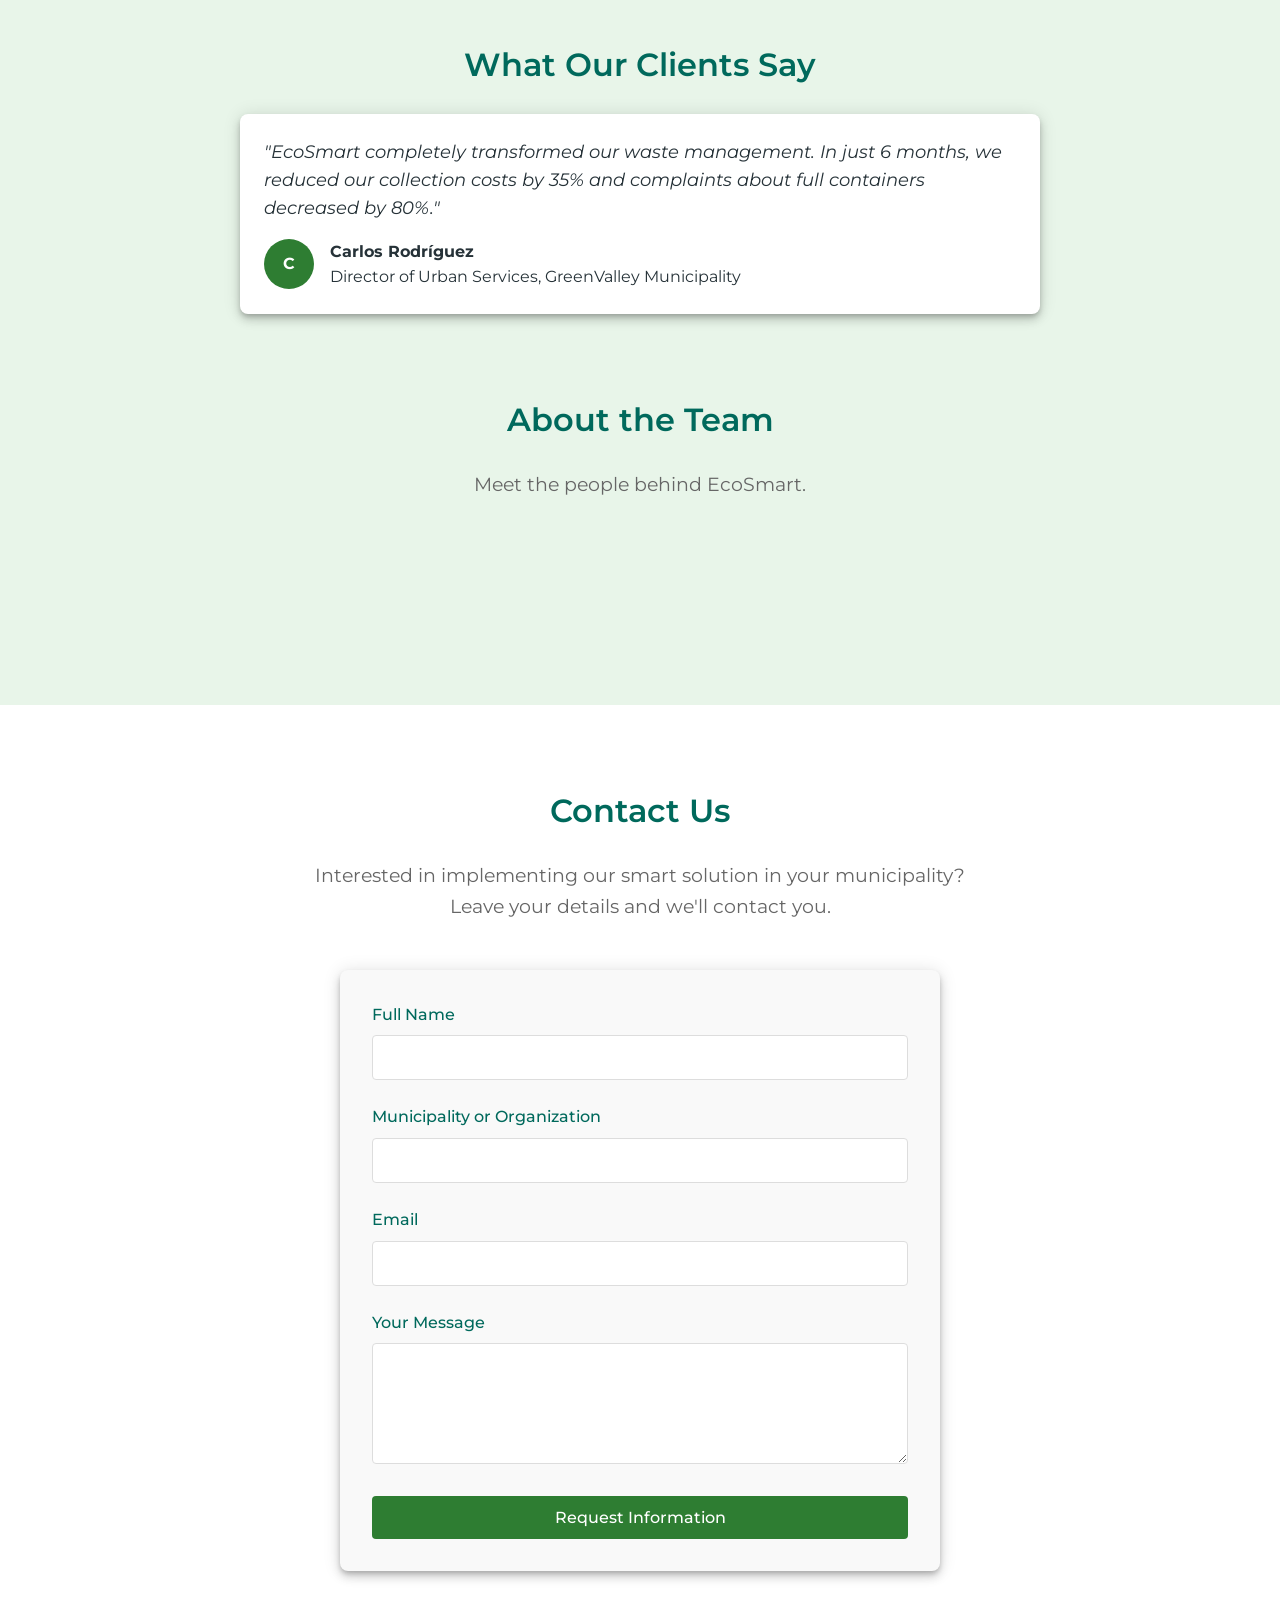
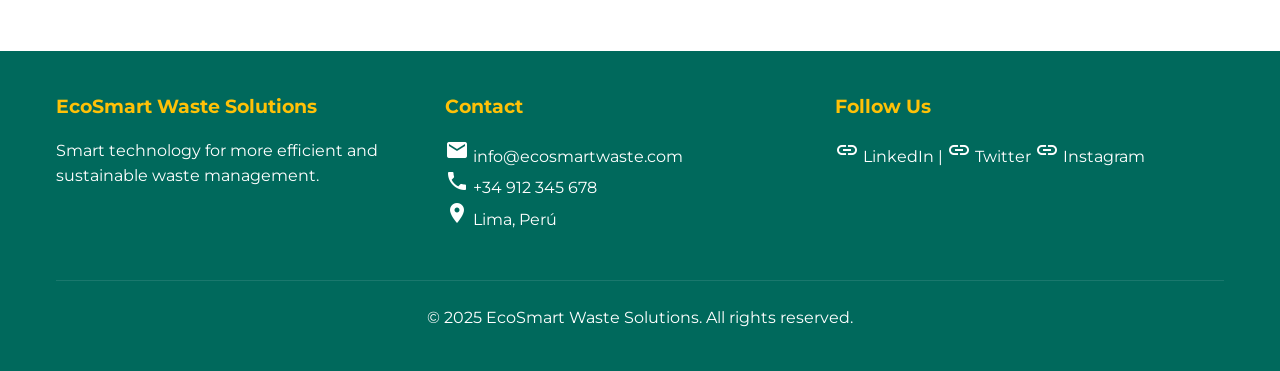
==== commit 23eeef9f: "feat(landing): add about the team section and update hero and team section" ====
--- a/index-en.html
+++ b/index-en.html
@@ -57,11 +57,21 @@
 
     <!-- El resto del contenido en inglés se mantiene igual -->
     <!-- Hero Section -->
-    <section class="hero" id="home">
-        <div class="container">
-            <h1>Revolutionizing Urban Waste Management</h1>
-            <p>We optimize waste collection through IoT sensors and intelligent algorithms, reducing operational costs and CO₂ emissions.</p>
-            <button class="cta-button">Request Demo</button>
+    <section class="hero" id="inicio">
+        <div class="container hero-inner">
+            <div class="hero-content">
+                <h1>We improve Urban Waste Management</h1>
+                <p class="hero-subtitle">The platform that simplifies the management of urban waste.</p>
+
+                <div class="hero-actions">
+                    <a href="#registro" class="btn btn-primary">Start Now</a>
+                    <a href="#solicitar-demo" class="btn btn-outline">Try Beta</a>
+                </div>
+            </div>
+
+            <div class="hero-visual" aria-hidden="true">
+                <img src="images/dashboard.png" alt="EcoSmart Illustration">
+            </div>
         </div>
     </section>
 
@@ -124,40 +134,46 @@
     <!-- Team Section -->
     <section class="team-section" id="team">
         <div class="container">
-            <h2 class="section-title">Our Expert Team</h2>
-            <p class="section-subtitle">Meet the professionals who will make your city cleaner and more sustainable</p>
-            
+            <h2 class="section-title">Our Development Team</h2>
+
             <div class="team-grid">
                 <div class="team-card">
                     <div class="team-image">
-                        <img src="https://images.unsplash.com/photo-1573496359142-b8d87734a5a2?ixlib=rb-4.0.3&ixid=M3wxMjA3fDB8MHxwaG90by1wYWdlfHx8fGVufDB8fHx8fA%3D%3D&auto=format&fit=crop&w=400&q=80" alt="Ana Martínez">
-                    </div>
-                    <div class="team-content">
-                        <h3>Ana Martínez</h3>
-                        <p class="team-role">IoT Specialist</p>
-                        <p>Electronic engineer with over 8 years of experience developing smart sensors for urban environments.</p>
-                    </div>
-                </div>
-                
-                <div class="team-card">
-                    <div class="team-image">
-                        <img src="https://images.unsplash.com/photo-1560250097-0b93528c311a?ixlib=rb-4.0.3&ixid=M3wxMjA3fDB8MHxwaG90by1wYWdlfHx8fGVufDB8fHx8fA%3D%3D&auto=format&fit=crop&w=400&q=80" alt="Carlos Rodríguez">
-                    </div>
-                    <div class="team-content">
-                        <h3>Carlos Rodríguez</h3>
-                        <p class="team-role">Data Scientist</p>
-                        <p>Expert in optimization algorithms and data analysis with extensive experience in smart city solutions.</p>
-                    </div>
-                </div>
-                
-                <div class="team-card">
-                    <div class="team-image">
-                        <img src="https://images.unsplash.com/photo-1580489944761-15a19d654956?ixlib=rb-4.0.3&ixid=M3wxMjA3fDB8MHxwaG90by1wYWdlfHx8fGVufDB8fHx8fA%3D%3D&auto=format&fit=crop&w=400&q=80" alt="Elena Gómez">
-                    </div>
-                    <div class="team-content">
-                        <h3>Elena Gómez</h3>
-                        <p class="team-role">Sustainability Director</p>
-                        <p>Specialist in circular economy and waste management with over 10 years working with public administrations.</p>
+                        <img src="images/developers/DiegoAvalos.jpg" alt="Diego Avalos">
+                    </div>
+                    <div class="team-content">
+                        <h3>Diego Avalos</h3>
+                        <p class="team-role">Developer</p>
+                    </div>
+                </div>
+
+                <div class="team-card">
+                    <div class="team-image">
+                        <img src="images/developers/AndreeCardenas.jpg" alt="Andree Cardenas">
+                    </div>
+                    <div class="team-content">
+                        <h3>Andree Cardenas</h3>
+                        <p class="team-role">Developer</p>
+                    </div>
+                </div>
+
+                <div class="team-card">
+                    <div class="team-image">
+                        <img src="images/developers/JoaquinCarranza.jpeg" alt="Joaquín Carranza">
+                    </div>
+                    <div class="team-content">
+                        <h3>Joaquín Carranza</h3>
+                        <p class="team-role">Developer</p>
+                    </div>
+                </div>
+
+                <div class="team-card">
+                    <div class="team-image">
+                        <img src="images/developers/PieroVelarde.jpg" alt="Piero Velarde">
+                    </div>
+                    <div class="team-content">
+                        <h3>Piero Velarde</h3>
+                        <p class="team-role">Developer</p>
                     </div>
                 </div>
             </div>
@@ -181,6 +197,22 @@
         </div>
     </section>
 
+    <!-- About-The-Team Section -->
+    <section class="about-team" id="about-team">
+        <div class="container">
+            <h2 class="section-title">About the Team</h2>
+            <p class="section-subtitle">Meet the people behind EcoSmart.</p>
+
+            <div class="video-wrapper">
+                <div class="video-responsive">
+                    <iframe src="https://www.youtube.com/embed/video" title="About the EcoSmart team" frameborder="0"
+                            allow="accelerometer; autoplay; clipboard-write; encrypted-media; gyroscope; picture-in-picture" allowfullscreen>
+                    </iframe>
+                </div>
+            </div>
+        </div>
+    </section>
+
     <!-- Contact Section -->
     <section class="contact" id="contact">
         <div class="container">
@@ -226,18 +258,19 @@
                     <h3>Contact</h3>
                     <p><i class="material-icons">email</i> info@ecosmartwaste.com</p>
                     <p><i class="material-icons">phone</i> +34 912 345 678</p>
-                    <p><i class="material-icons">location_on</i> Madrid, Spain</p>
+                    <p><i class="material-icons">location_on</i> Lima, Perú</p>
                 </div>
                 <div class="footer-section">
                     <h3>Follow Us</h3>
                     <p>
                         <a href="#"><i class="material-icons">link</i> LinkedIn</a> | 
                         <a href="#"><i class="material-icons">link</i> Twitter</a>
+                        <a href="#"><i class="material-icons">link</i> Instagram</a>
                     </p>
                 </div>
             </div>
             <div class="footer-bottom">
-                <p>&copy; 2023 EcoSmart Waste Solutions. All rights reserved.</p>
+                <p>&copy; 2025 EcoSmart Waste Solutions. All rights reserved.</p>
             </div>
         </div>
     </footer>
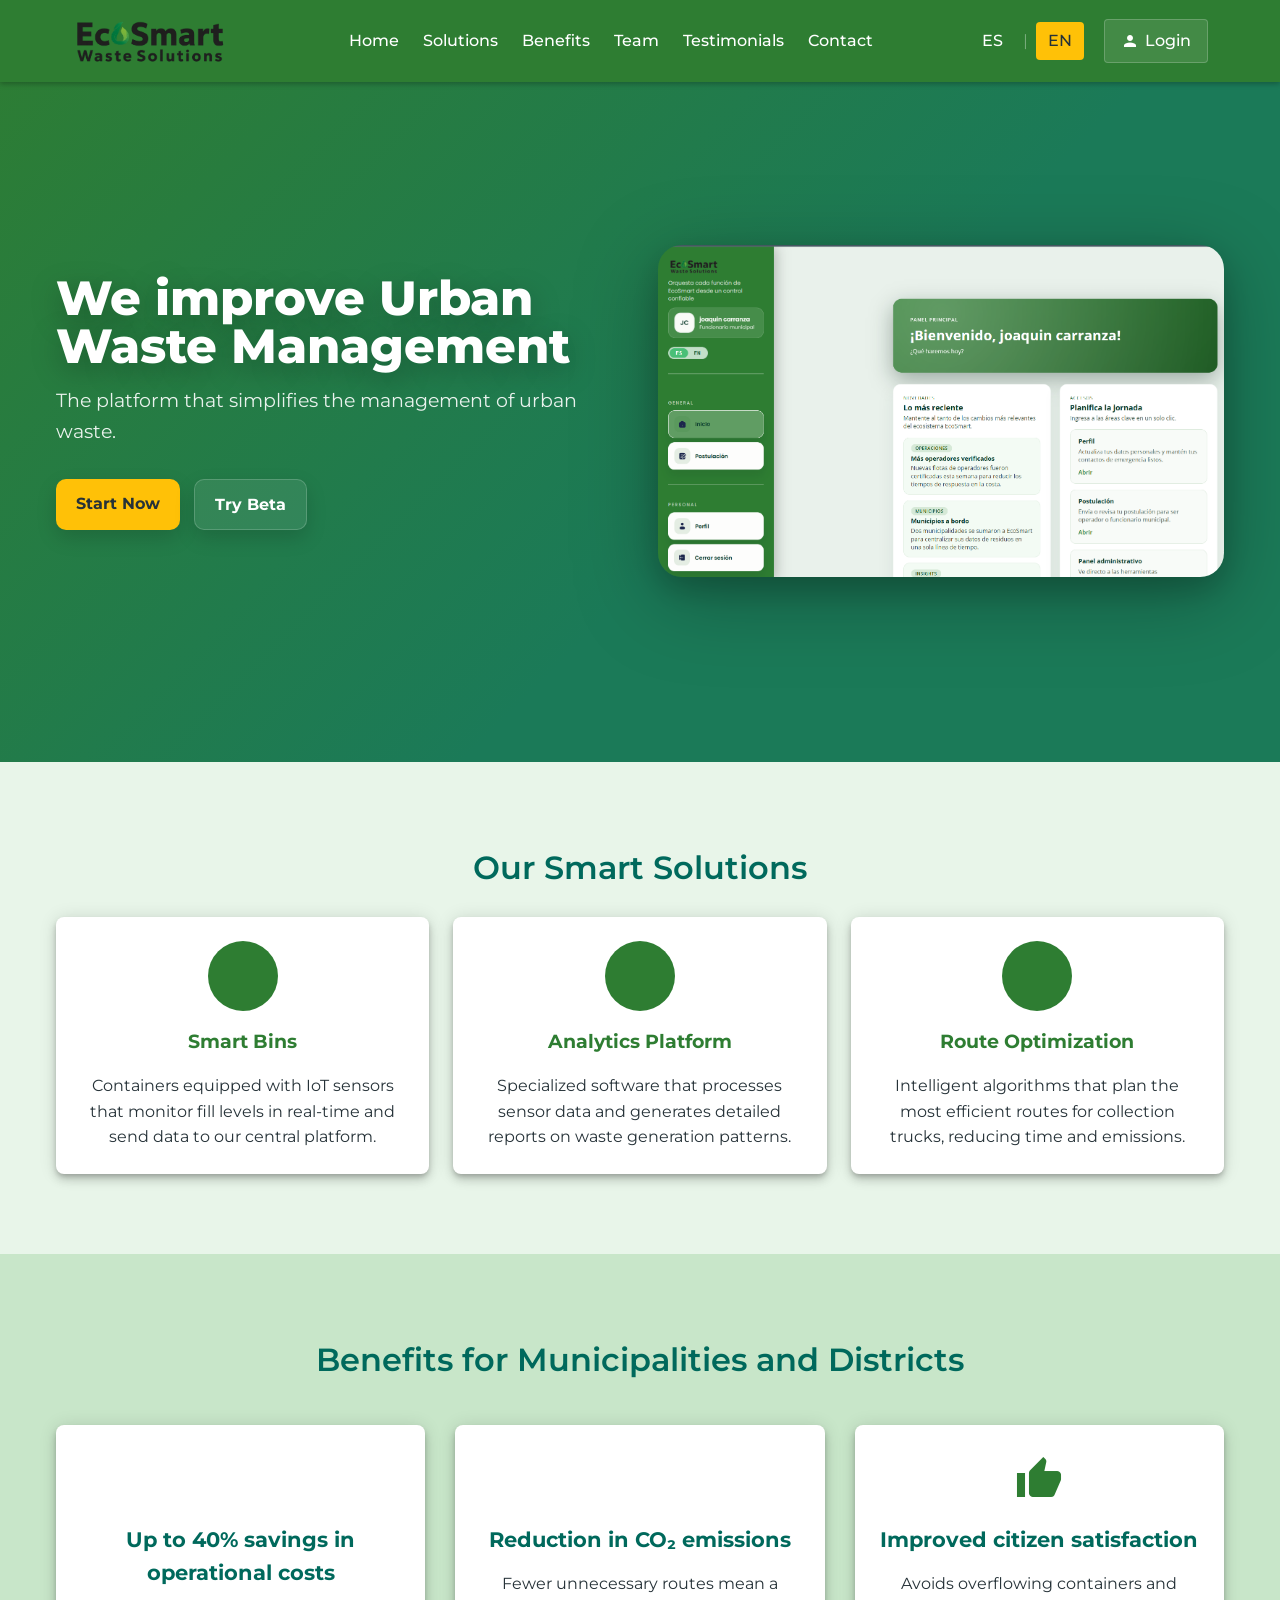
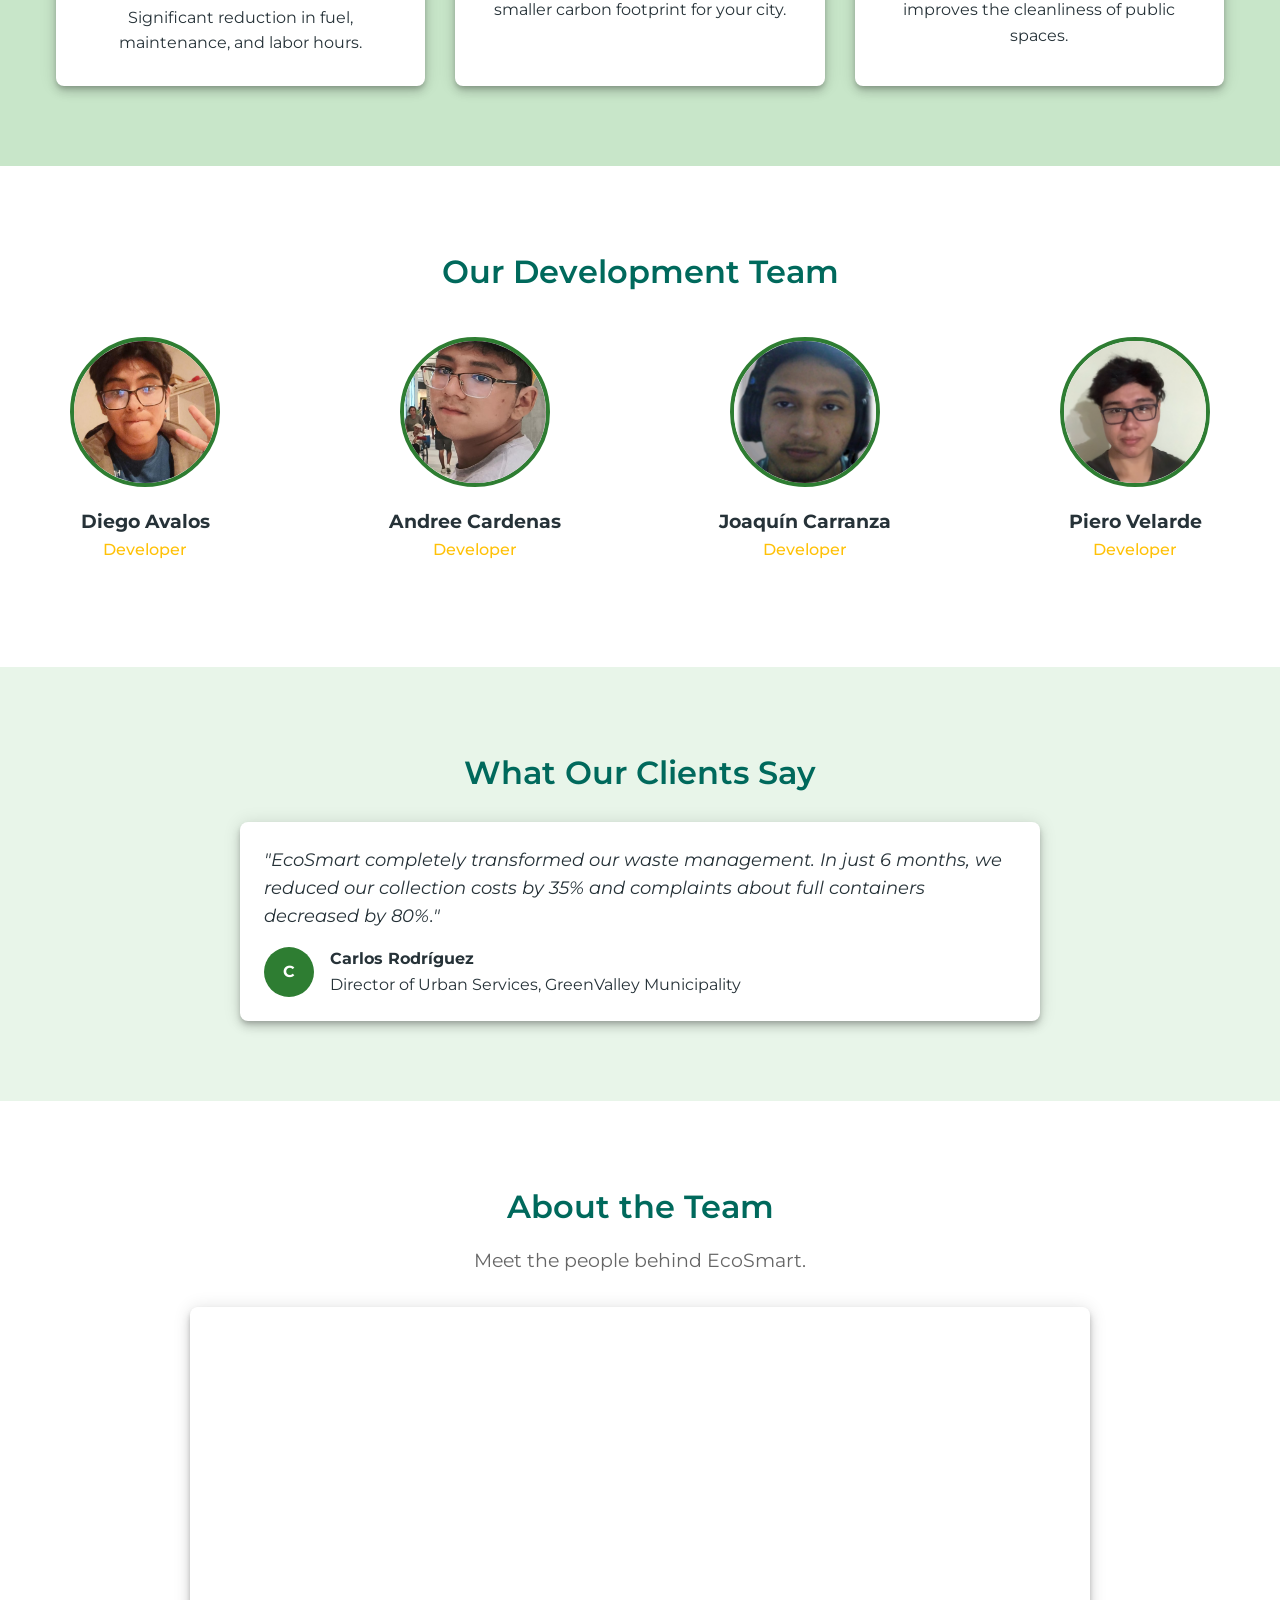
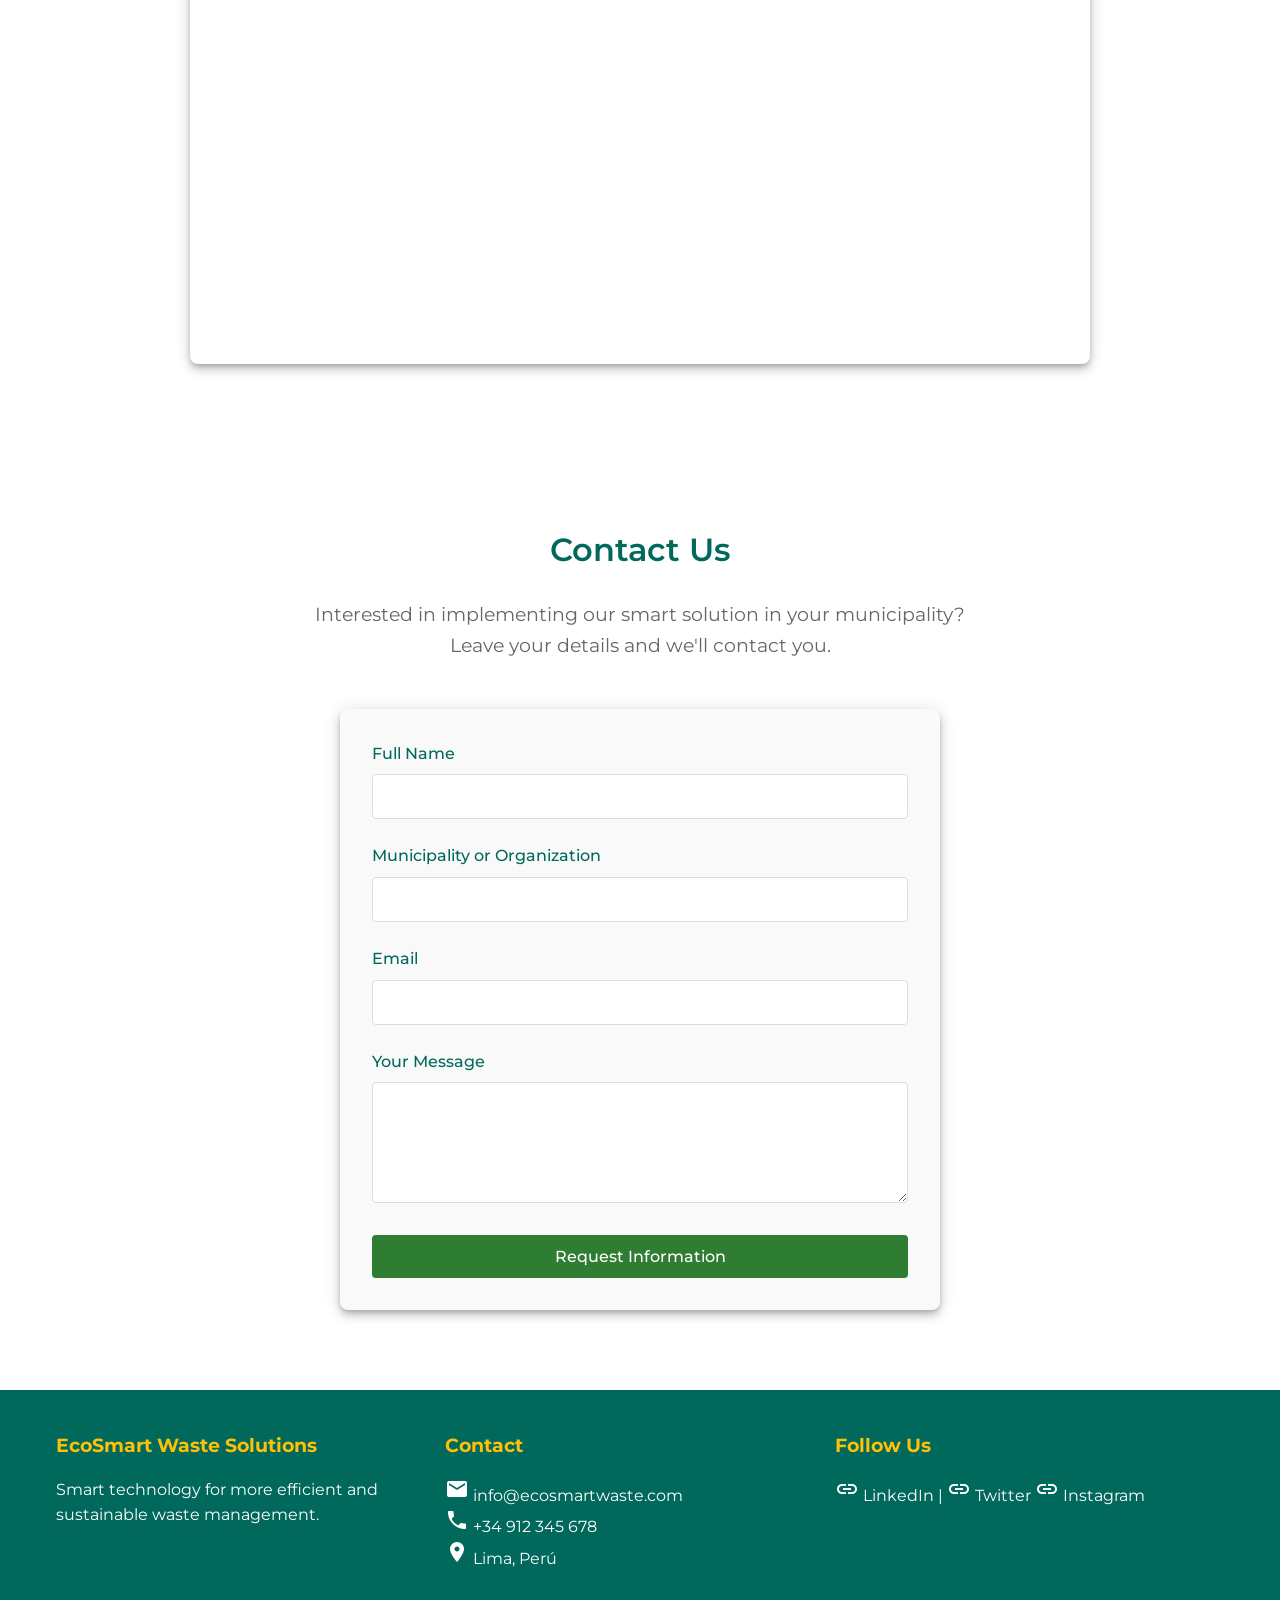
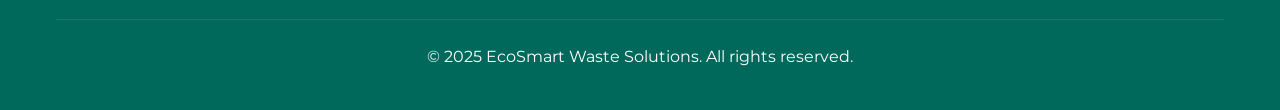
==== commit dc1ea6e5: "update(landing): change links to front end" ====
--- a/index-en.html
+++ b/index-en.html
@@ -45,7 +45,7 @@
                             <span class="language-divider">|</span>
                             <a href="index-en.html" class="language-btn active">EN</a>
                         </div>
-                        <a href="http://eco-clean-web-frontend.vercel.app" class="login-btn">
+                        <a href="https://eco-clean-front-end.vercel.app/sign-in" class="login-btn">
                             <i class="material-icons">person</i>
                             Login
                         </a>
@@ -64,8 +64,8 @@
                 <p class="hero-subtitle">The platform that simplifies the management of urban waste.</p>
 
                 <div class="hero-actions">
-                    <a href="#registro" class="btn btn-primary">Start Now</a>
-                    <a href="#solicitar-demo" class="btn btn-outline">Try Beta</a>
+                    <a href="https://eco-clean-front-end.vercel.app/sign-in" class="btn btn-primary">Start Now</a>
+                    <a href="https://eco-clean-front-end.vercel.app/sign-in" class="btn btn-outline">Try Beta</a>
                 </div>
             </div>
 
--- a/styles.css
+++ b/styles.css
@@ -170,17 +170,84 @@
 
 /* Hero Section */
 .hero {
-    padding-top: 120px;
-    padding-bottom: 80px;
-    background: linear-gradient(135deg, var(--primary-color), var(--secondary-color));
-    color: var(--light-text);
-    text-align: center;
+    padding-top: 120px; /* keep header offset */
+    padding-bottom: 60px;
+    background: linear-gradient(135deg, var(--primary-color) 0%, #1b7a58 60%);
+    color: var(--light-text);
+    overflow: hidden;
+}
+
+.hero-inner {
+    display: flex;
+    align-items: center;
+    gap: 36px;
+    min-height: calc(78vh - 120px);
+}
+
+.hero-content {
+    flex: 1;
 }
 
 .hero h1 {
-    font-size: 2.5rem;
-    margin-bottom: 16px;
+    font-size: 3rem;
+    line-height: 1.02;
+    margin-bottom: 14px;
+    font-weight: 800;
+    color: var(--light-text);
+    text-shadow: 0 8px 30px rgba(0,0,0,0.28);
+}
+
+.hero-subtitle {
+    font-size: 1.125rem;
+    margin-bottom: 20px;
+    max-width: 680px;
+    opacity: 0.95;
+}
+
+.hero-actions {
+    display: flex;
+    gap: 14px;
+    margin-bottom: 18px;
+}
+
+.btn {
+    display: inline-block;
+    padding: 12px 20px;
+    border-radius: 10px;
     font-weight: 700;
+    text-decoration: none;
+    transition: transform 0.18s ease, box-shadow 0.18s ease;
+    box-shadow: 0 8px 20px rgba(0,0,0,0.15);
+}
+
+.btn-primary {
+    background-color: var(--accent-color);
+    color: var(--dark-text);
+}
+
+.btn-primary:hover {
+    transform: translateY(-4px);
+    box-shadow: 0 14px 34px rgba(0,0,0,0.25);
+}
+
+.btn-outline {
+    background: rgba(255,255,255,0.08);
+    color: var(--light-text);
+    border: 1px solid rgba(255,255,255,0.18);
+}
+
+.btn-outline:hover {
+    transform: translateY(-3px);
+}
+
+/* Small stats below CTAs */
+.hero-stats {
+    display: flex;
+    gap: 18px;
+    margin-top: 10px;
+    color: rgba(255,255,255,0.92);
+    font-weight: 600;
+    font-size: 0.95rem;
 }
 
 .hero p {
@@ -188,6 +255,37 @@
     max-width: 700px;
     margin: 0 auto 32px;
     opacity: 0.9;
+}
+
+.hero-stats span {
+    background: rgba(255,255,255,0.08);
+    padding: 8px 12px;
+    border-radius: 999px;
+    box-shadow: inset 0 -1px 0 rgba(255,255,255,0.02);
+}
+
+/* Visual (illustration) */
+.hero-visual {
+    flex: 1;
+    display: flex;
+    justify-content: center;
+    align-items: center;
+}
+
+.hero-visual img {
+    max-width: 720px;
+    width: 100%;
+    height: auto;
+    border-radius: 24px;
+    animation: float 6s ease-in-out infinite;
+    filter: drop-shadow(0 18px 40px rgba(0,0,0,0.28));
+    transition: transform 0.25s ease, box-shadow 0.25s ease;
+    box-shadow: 0 12px 30px rgba(0,0,0,0.18);
+}
+
+.hero-visual img:hover {
+    transform: translateY(-8px) scale(1.02);
+    box-shadow: 0 20px 40px rgba(0,0,0,0.22);
 }
 
 .cta-button {
@@ -309,19 +407,22 @@
 }
 
 .team-grid {
-    display: grid;
-    grid-template-columns: repeat(auto-fit, minmax(300px, 1fr));
+    display: flex;
+    justify-content: center;
+    align-items: flex-start;
     gap: 30px;
     margin-top: 40px;
+    flex-wrap: nowrap;
+    -webkit-overflow-scrolling: touch;
+    padding-bottom: 8px;
+    scroll-snap-type: x mandatory;
 }
 
 .team-card {
+    flex: 0 0 300px;
+    max-width: 300px;
     text-align: center;
-    padding: 24px;
-    background-color: #f9f9f9;
-    border-radius: 8px;
-    box-shadow: var(--card-shadow);
-    transition: transform 0.3s;
+    scroll-snap-align: center;
 }
 
 .team-card:hover {
@@ -489,6 +590,62 @@
     padding-top: 24px;
     border-top: 1px solid rgba(255,255,255,0.1);
     margin-top: 24px;
+}
+
+.about-team {
+    padding: 80px 0;
+    background-color: white;
+}
+
+.about-team .section-title {
+    margin-bottom: 12px;
+    color: var(--secondary-color);
+}
+
+.about-team .section-subtitle {
+    margin-bottom: 32px;
+    color: #666;
+    max-width: 800px;
+    margin-left: auto;
+    margin-right: auto;
+    text-align: center;
+}
+
+/* Responsive YouTube embed */
+.video-wrapper {
+    display: flex;
+    justify-content: center;
+    width: 100%;
+}
+
+.video-responsive {
+    width: 100%;
+    max-width: 900px;
+    min-height: 240px; /* Ensures minimum height for the player */
+    position: relative;
+    padding-bottom: 56.25%; /* 16:9 ratio */
+    height: 0;
+    overflow: hidden;
+    border-radius: 8px;
+    box-shadow: var(--card-shadow);
+}
+
+.video-responsive iframe,
+.video-responsive object,
+.video-responsive embed {
+    position: absolute;
+    top: 0;
+    left: 0;
+    width: 100%;
+    height: 100%;
+    border: 0;
+}
+
+/* Floating animation */
+@keyframes float {
+    0%   { transform: translateY(0); }
+    50%  { transform: translateY(-12px); }
+    100% { transform: translateY(0); }
 }
 
 /* Responsive Design */
@@ -567,4 +724,61 @@
     .language-switcher {
         margin-right: 0;
     }
+
+    @media (max-width: 900px) {
+        .team-card {
+            flex: 0 0 260px;
+            max-width: 260px;
+        }
+        .hero-inner {
+            flex-direction: column-reverse;
+            text-align: center;
+            min-height: auto;
+            gap: 24px;
+        }
+
+        .hero h1 {
+            font-size: 2rem;
+        }
+
+        .hero-visual img {
+            max-width: 360px;
+        }
+
+        .hero-stats {
+            justify-content: center;
+            flex-wrap: wrap;
+        }
+
+        .hero-visual img {
+            max-width: 480px;
+            border-radius: 20px;
+        }
+    }
+
+    @media (max-width: 480px) {
+        .team-grid {
+            gap: 16px;
+            padding-left: 16px;
+            padding-right: 16px;
+        }
+
+        .team-card {
+            flex: 0 0 220px;
+            max-width: 220px;
+        }
+
+        .about-team {
+            padding: 40px 0;
+        }
+
+        .video-responsive {
+            max-width: 100%;
+        }
+
+        .hero-visual img {
+            max-width: 360px;
+            border-radius: 16px;
+        }
+    }
 }
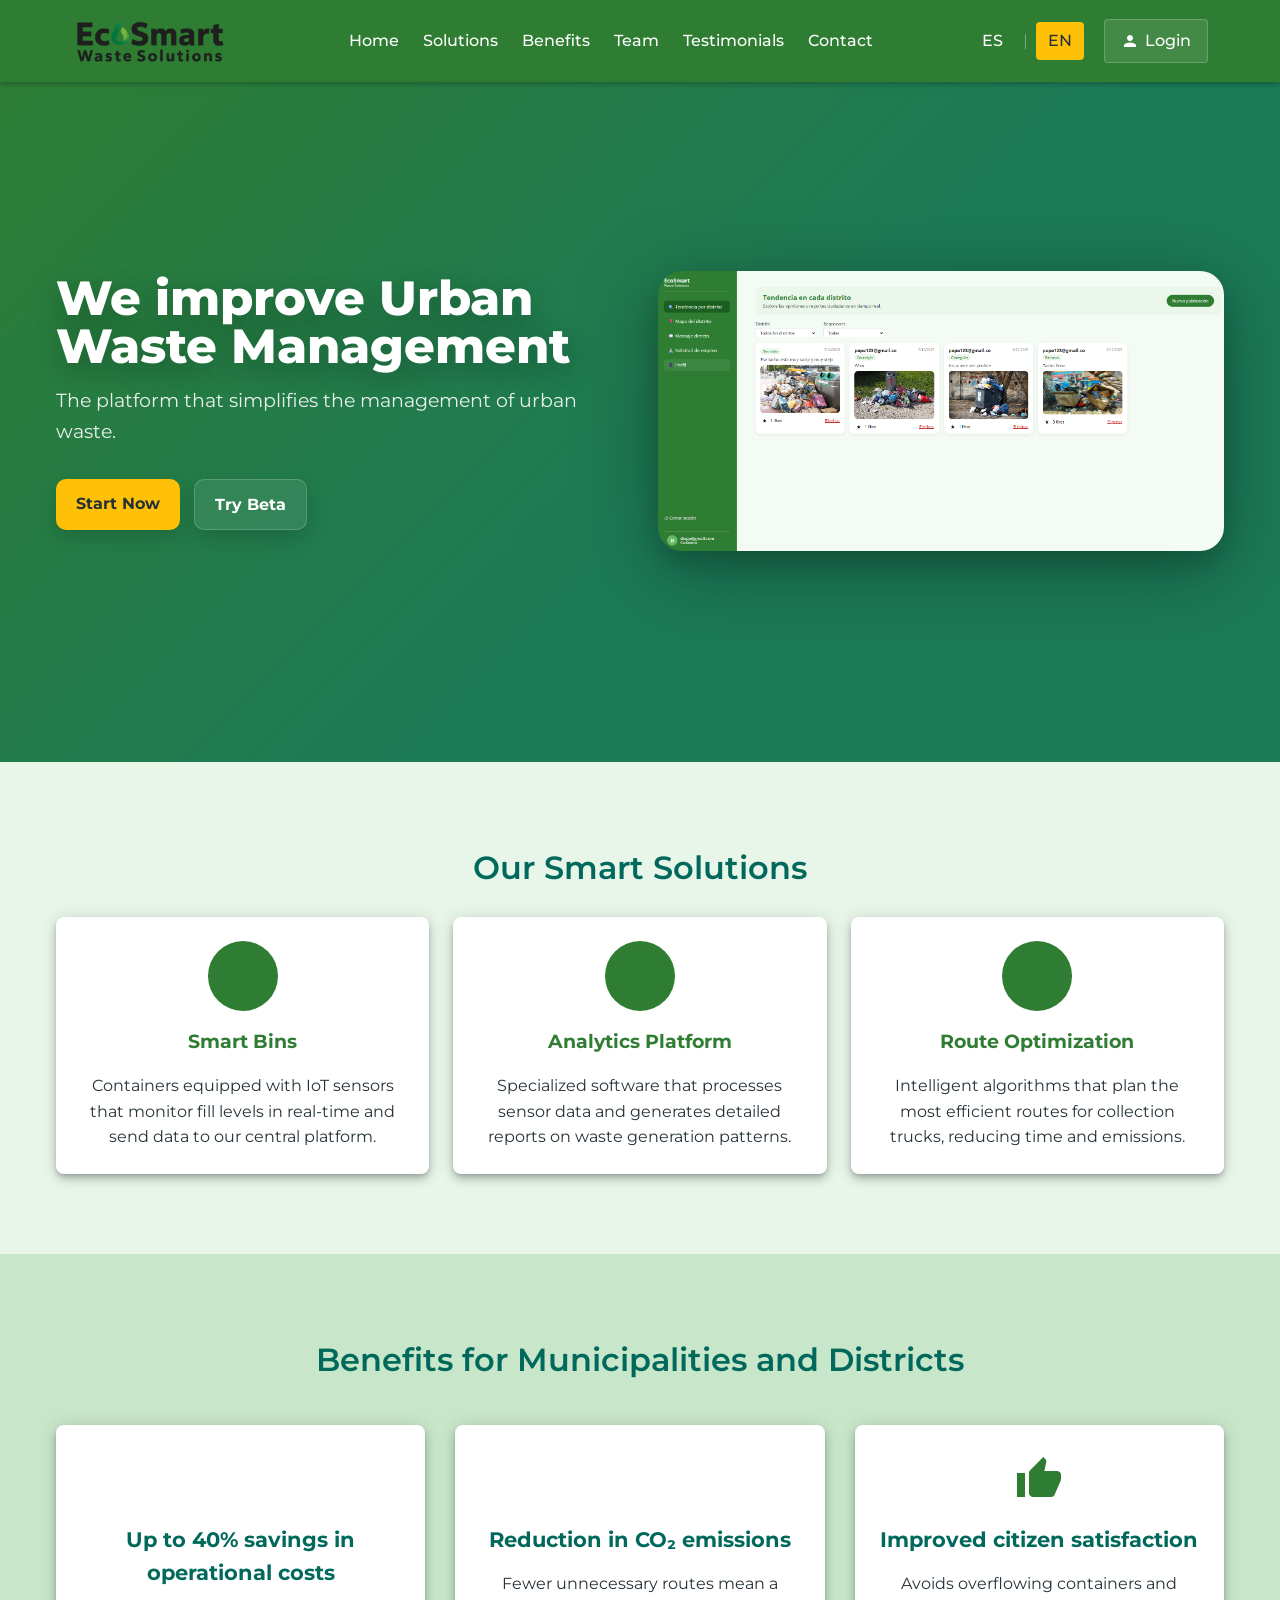
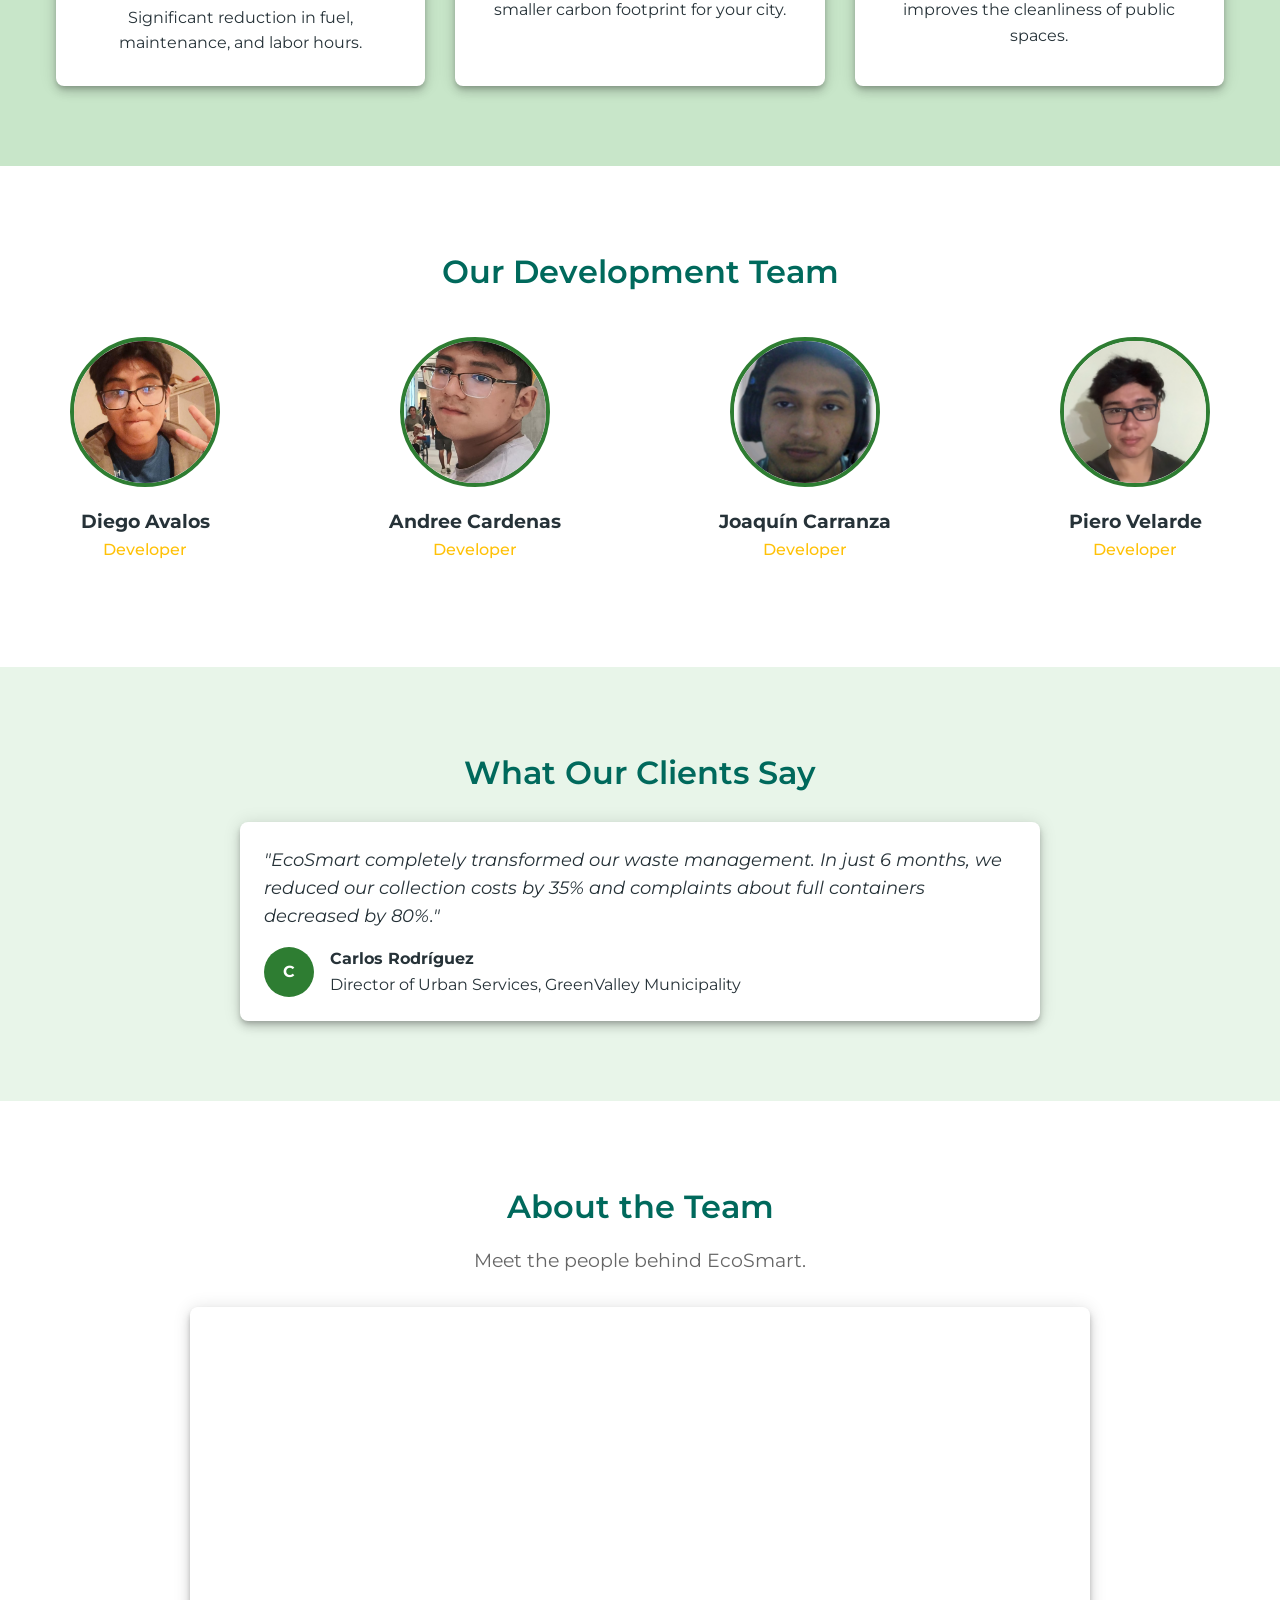
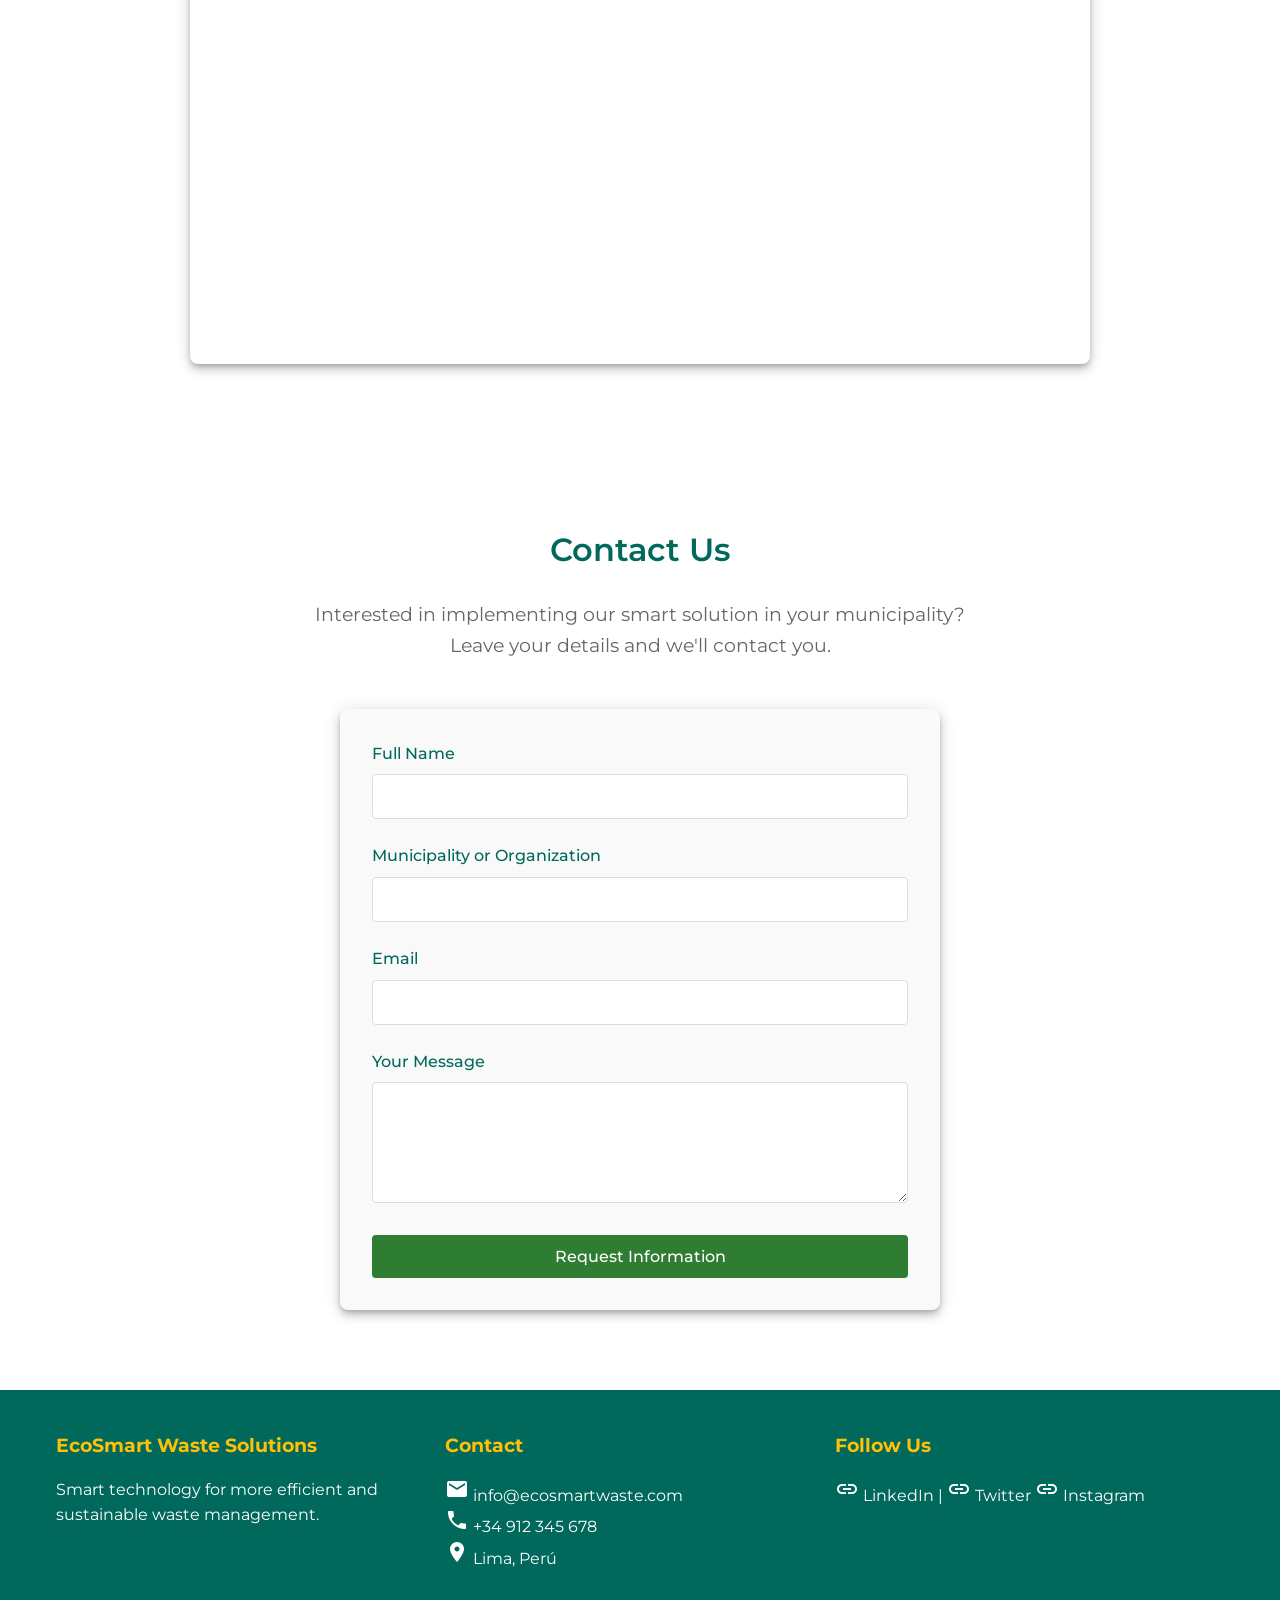
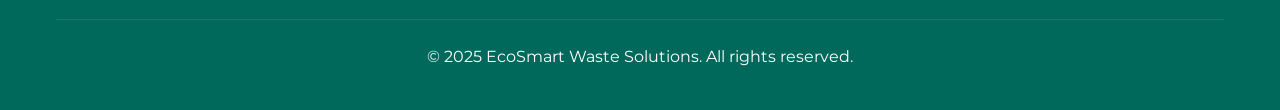
==== commit eead3803: "Fix YouTube iframe embed URL in index-en.html" ====
--- a/index-en.html
+++ b/index-en.html
@@ -205,7 +205,7 @@
 
             <div class="video-wrapper">
                 <div class="video-responsive">
-                    <iframe src="https://www.youtube.com/embed/video" title="About the EcoSmart team" frameborder="0"
+                    <iframe src="https://youtu.be/embed/I4IkQBoVQDM" title="About the EcoSmart team" frameborder="0"
                             allow="accelerometer; autoplay; clipboard-write; encrypted-media; gyroscope; picture-in-picture" allowfullscreen>
                     </iframe>
                 </div>
@@ -275,4 +275,4 @@
         </div>
     </footer>
 </body>
-</html>+</html>
